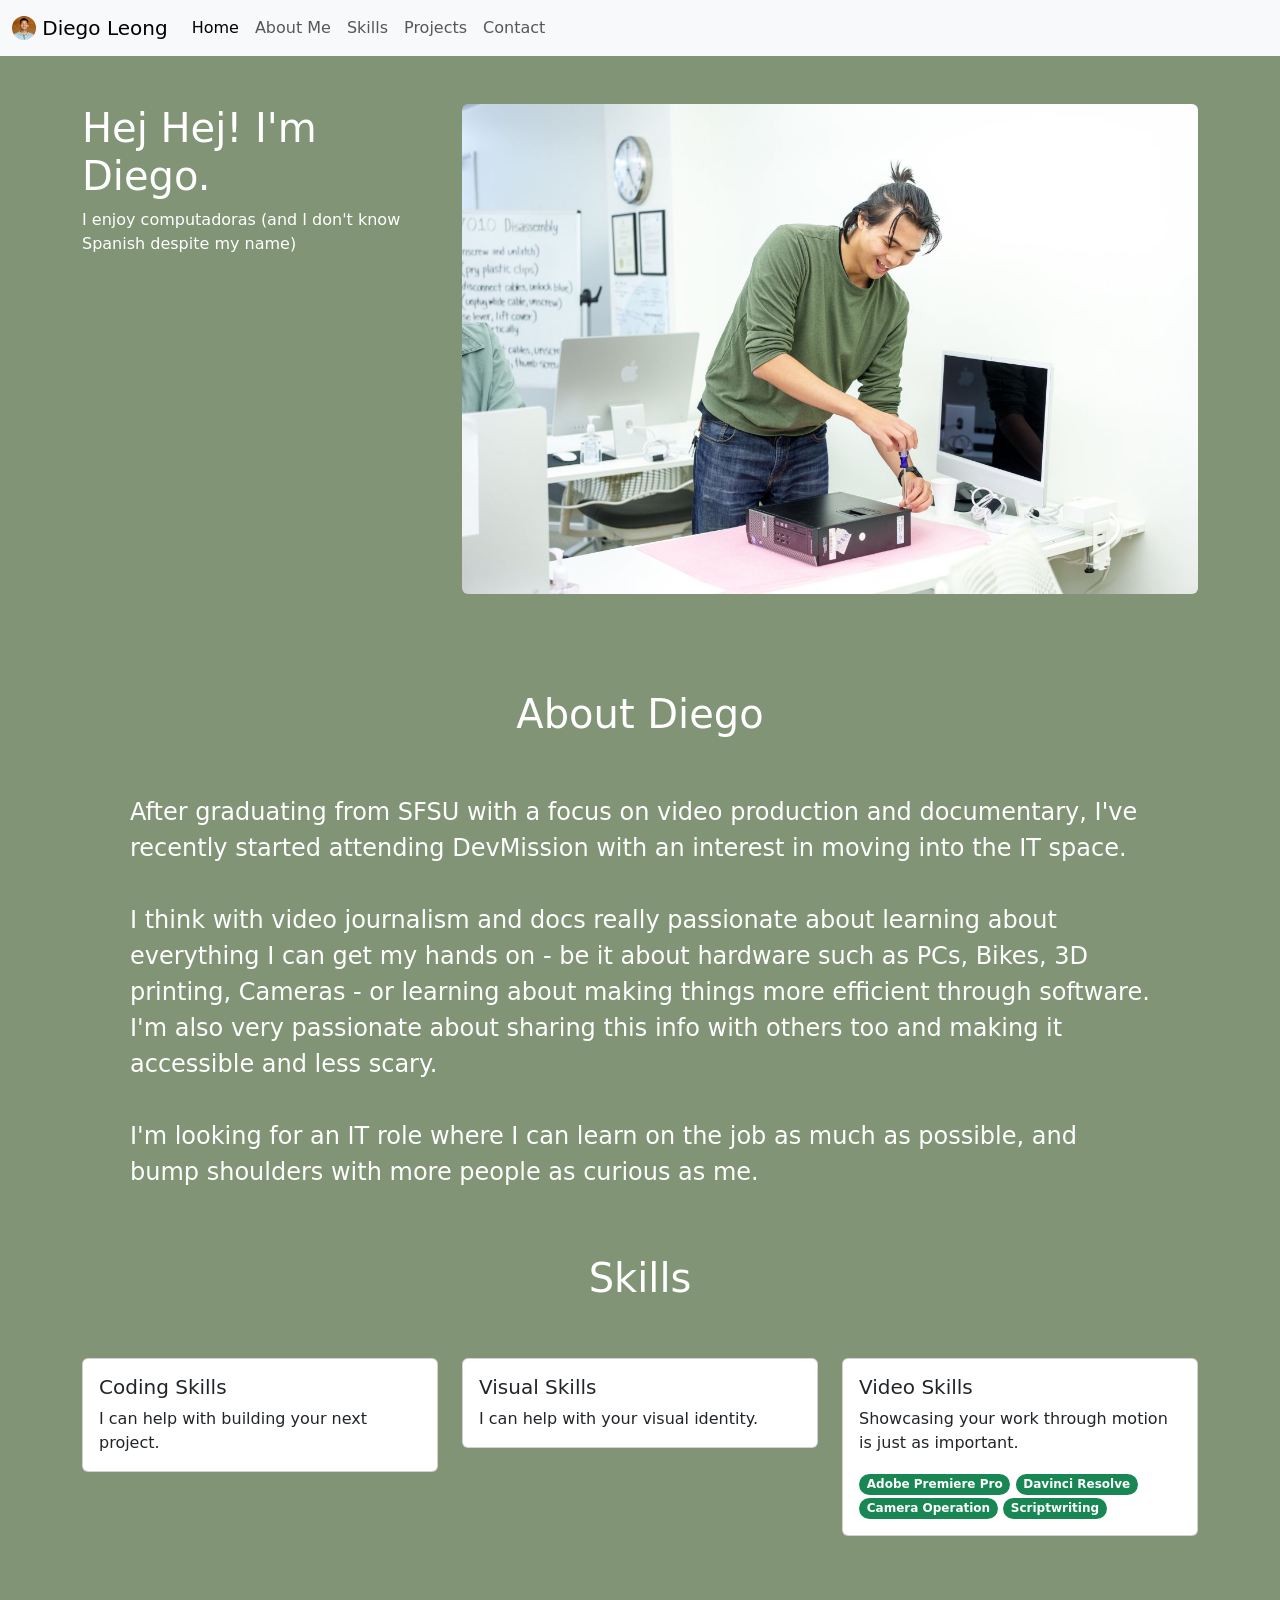
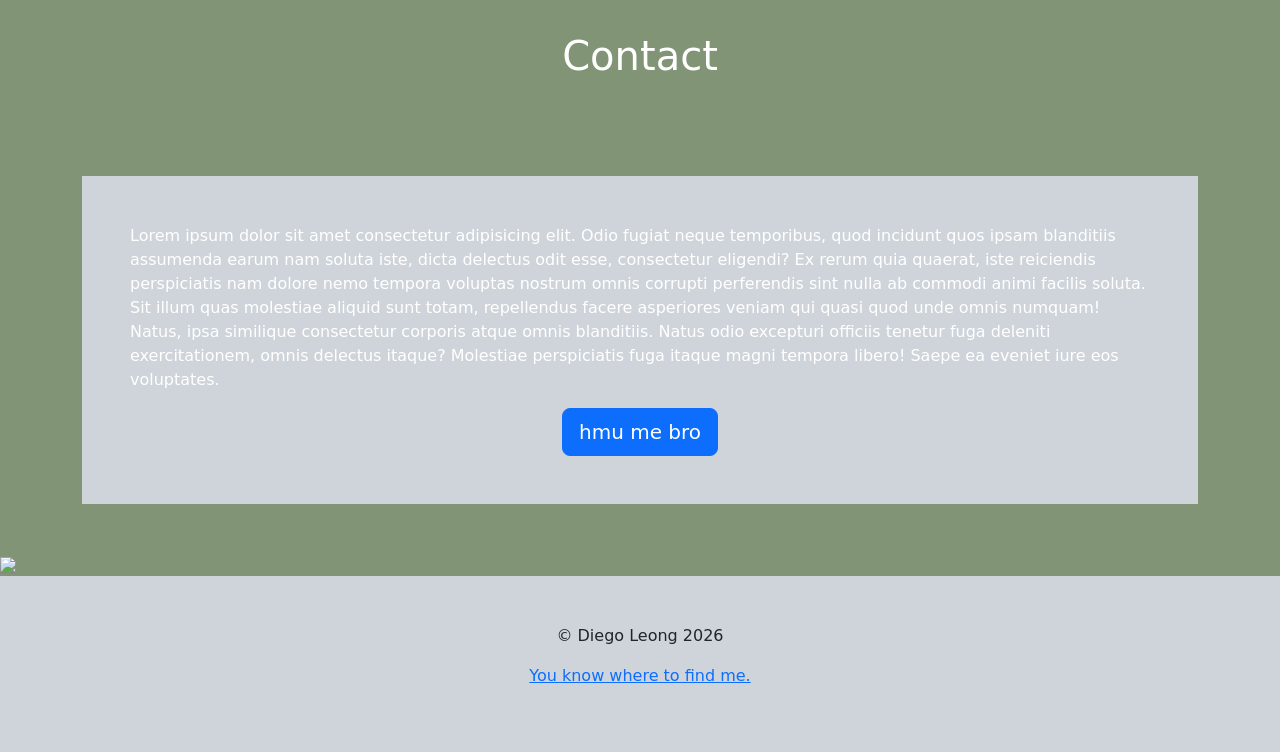
==== index.html @ 41f02410 "yer" ====
<!doctype html>
<html lang="en">
  <head>
    <meta charset="utf-8">
    <meta name="viewport" content="width=device-width, initial-scale=1">
    <title>A Practice Website</title>
    <!-- Bootstrap CSS -->
    <link href="https://cdn.jsdelivr.net/npm/bootstrap@5.3.8/dist/css/bootstrap.min.css" rel="stylesheet" integrity="sha384-sRIl4kxILFvY47J16cr9ZwB07vP4J8+LH7qKQnuqkuIAvNWLzeN8tE5YBujZqJLB" crossorigin="anonymous">
    <!-- Local CSS -->
    <link rel="stylesheet" href="style.css">

    <!-- OG Open Graph tags -->
    <meta property="og:site_name" content="Diego Leong About Me Page" />
    <meta property="og:title" content="Diego Leong - About Me" />
    <meta property="og:type" content="website" />
    <meta
      property="og:url"
      content="https://diego-leong.github.io/DM-about-me-page/"
    />
    <meta property="og:image" content="resources/boa_splash_pure_white.png" />
    <meta property="og:description" content="An about page for a very stand-up guy" />
    <!-- end of OG Open Graph tags -->

</head>
  <body>
    <!-- Navbar -->
    <nav class="navbar navbar-expand-lg bg-body-tertiary text-decoration-none">
    <div class="container-fluid">
    <a class="navbar-brand" href="#">
      <img src="/resources/images/dleongapps_pfp.png" alt="Logo" width="24" height="24" class="d-inline-block align-text-top rounded-circle">
      Diego Leong
    </a>        <!-- Click name to top -->
        <button class="navbar-toggler" type="button" data-bs-toggle="collapse" data-bs-target="#navbarNav" aria-controls="navbarNav" aria-expanded="false" aria-label="Toggle navigation">
        <span class="navbar-toggler-icon"></span>
        </button>
        <div class="collapse navbar-collapse" id="navbarNav">
        <ul class="navbar-nav">
            <!-- Navigate and scroll to sections -->
            <li class="nav-item">
            <a class="nav-link active" aria-current="page" href="#">Home</a>
            </li>
            <li class="nav-item">
            <a class="nav-link" href="#destinations">About Me</a>
            </li>
            <li class="nav-item">
            <a class="nav-link" href="#about">Skills</a>
            </li>
            <li class="nav-item">
            <a class="nav-link" href="#about">Projects</a>
            </li>            
            <li class="nav-item">
            <a class="nav-link" href="#contact">Contact</a>
            </li>
        </ul>
        </div>
    </div>
    </nav>

    <!-- Splash image -->
    <div class="container mt-5">
        <div class="row">

            <!-- Welcome message and Buttons -->
            <div class="col-12 col-md-4">
                <div> <!-- Not sure about center alignment. class="d-flex align-items-center" does not work, as both get squashed.-->
                    <h1>Hej Hej! I'm Diego.</h1>
                    <p>I enjoy computadoras (and I don't know Spanish despite my name)</p>
                </div>
            </div>

            <!-- Splash image -->
            <div class="col col-md-8">
                    <img src="/resources/images/devMission_Breakbuild_portrait.jpeg" class="w-100 rounded" alt="A nice young man wearing a green shirt in front of brown background."> <!-- Here I placed it outside of the container, and thus it no longer has the default margin -->
            
            </div>
        </div>
    </div>

    <!-- Main Container -->
    <div class="container">
        
        <!-- About section -->
        <!-- About Title -->
        <h2 id="about" class="fs-1 p-5 mt-5 text-center">About Diego</h2> 
        <!-- About Paragraph -->
        <div class="row">
            <div class="col">
                <!-- 
                I noticed that this does not break into smaller cards in a mobile viewport - the cards become very skinny at a thin viewport width. As this div uses col-6, I imagine that's a reason why they're being squashed. Need to explore the col class.

                Also, the div will shrink due to the length of the content and does not have a constant size.
                How would you keep a consistent size and allow for buffer space?
                -->
                <p id="about-text" class="ms-5 me-5">
                    After graduating from SFSU with a focus on video production and documentary, I've recently started attending DevMission with an interest in moving into the IT space.
                    <br>
                    <br>
                    I think with video journalism and docs really passionate about learning about everything I can get my hands on - be it about hardware such as PCs, Bikes, 3D printing, Cameras - or learning about making things more efficient through software. I'm also very passionate about sharing this info with others too and making it accessible and less scary. 
                    <br>
                    <br>
                    I'm looking for an IT role where I can learn on the job as much as possible, and bump shoulders with more people as curious as me.
                </p>
            </div>
        </div>
        <!-- 
         Cards/Skills header 2 
         - with a font-size class to keep the h1 size without breaking semantics!
         - with some padding and margins. -->
        <h2 id="skills" class="fs-1 p-5 text-center">Skills</h2>
        
        <!-- Cards 
        - Requires you to plan out columns
        - Class of row and column within the row
        -->
        <div class="row">            
            <!-- column class per card -->
                <!-- Card -->
                <div class="col">
                    <div class="card"> <!--Removed width styling for example. It appears to be dynamic and adjust -->
                    <div class="card-body">
                        <h5 class="card-title">Coding Skills</h5>
                        <p class="card-text">I can help with building your next project.</p>
                    </div>
                    </div>
                </div>
                <div class="col">
                    <div class="card"> <!--Removed width styling for example. It appears to be dynamic and adjust -->
                    <div class="card-body">
                        <h5 class="card-title">Visual Skills</h5>
                        <p class="card-text">I can help with your visual identity.</p>

                    </div>
                    </div>
                </div>
                <div class="col">
                    <div class="card"> <!--Removed width styling for example. It appears to be dynamic and adjust -->
                    <div class="card-body">
                        <h5 class="card-title">Video Skills</h5>
                        <p class="card-text">Showcasing your work through motion is just as important.</p>
                        <span class="badge bg-success rounded-pill">Adobe Premiere Pro</span>
                        <span class="badge bg-success rounded-pill">Davinci Resolve</span>
                        <span class="badge bg-success rounded-pill">Camera Operation</span>
                        <span class="badge bg-success rounded-pill">Scriptwriting</span>
                        <span class="badge bg-success rounded-pill"></span>
                        <span class="badge bg-success rounded-pill"></span> <!-- add more here -->
                    </div>
                    </div>
                </div>            
            </div>
        <!-- End of Cards -->

        

        <!-- Contact Us 
         - Same heading style as the About section
        -->
        <h2 id="contact" class="fs-1 p-5 mt-5 mb-5 text-center">Contact</h2>
        
        <div class="w-100 bg-dark-subtle p-5 mb-5"> <!-- Reuses paragraph from the beginning in order to establish same look and feel -->
            <p>
                Lorem ipsum dolor sit amet consectetur adipisicing elit. Odio fugiat neque temporibus, quod incidunt quos ipsam blanditiis assumenda earum nam soluta iste, dicta delectus odit esse, consectetur eligendi? Ex rerum quia quaerat, iste reiciendis perspiciatis nam dolore nemo tempora voluptas nostrum omnis corrupti perferendis sint nulla ab commodi animi facilis soluta. Sit illum quas molestiae aliquid sunt totam, repellendus facere asperiores veniam qui quasi quod unde omnis numquam! Natus, ipsa similique consectetur corporis atque omnis blanditiis. Natus odio excepturi officiis tenetur fuga deleniti exercitationem, omnis delectus itaque? Molestiae perspiciatis fuga itaque magni tempora libero! Saepe ea eveniet iure eos voluptates.
            </p>
            <div class="text-center">
            <button type="button" class="btn btn-primary btn-lg"><a href="mailto:abc@def.com" class="text-white text-decoration-none">hmu me bro</a></button> <!-- added link inside button text and removed link styling -->
            </div>
        </div>


    </div> <!-- End of Container -->

    <!-- Experimental image outside of container -->
    <img src="/resources/images/leong_diego_blur.jpg" class="w-100"> <!-- Here I placed it outside of the container, and thus it no longer has the default margin -->
    
    <!-- Footer -->
    <footer class="bg-dark-subtle p-5 text-center">
        <p>&copy; Diego Leong 2026</p>
        <p><a href="mailto:abc@def.com">You know where to find me.</a></p>
    </footer>

    
    <script src="https://cdn.jsdelivr.net/npm/bootstrap@5.3.8/dist/js/bootstrap.bundle.min.js" integrity="sha384-FKyoEForCGlyvwx9Hj09JcYn3nv7wiPVlz7YYwJrWVcXK/BmnVDxM+D2scQbITxI" crossorigin="anonymous"></script>
  </body>
</html>
---- style.css ----
body {
    background-color: #819476;
}

.container {
    color:white;
}

#about-text {
    font-size: 1.5em;
}
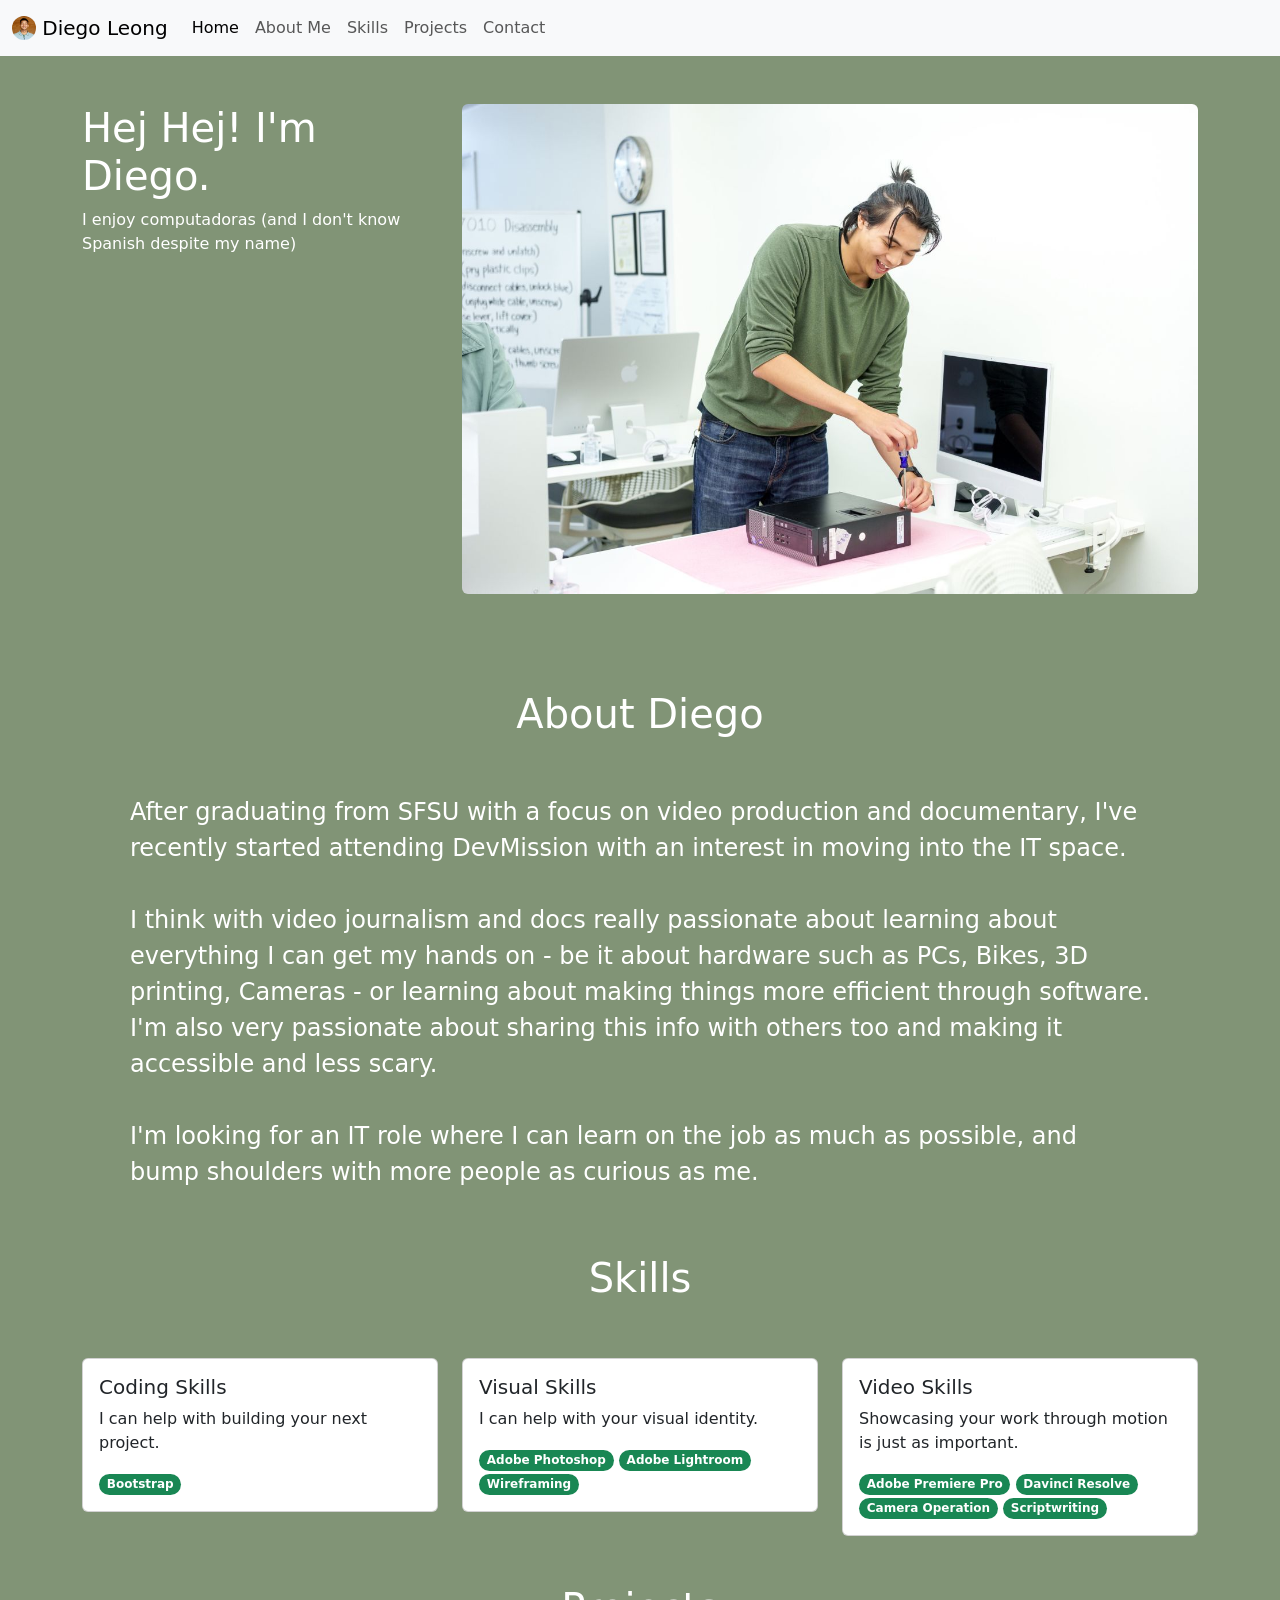
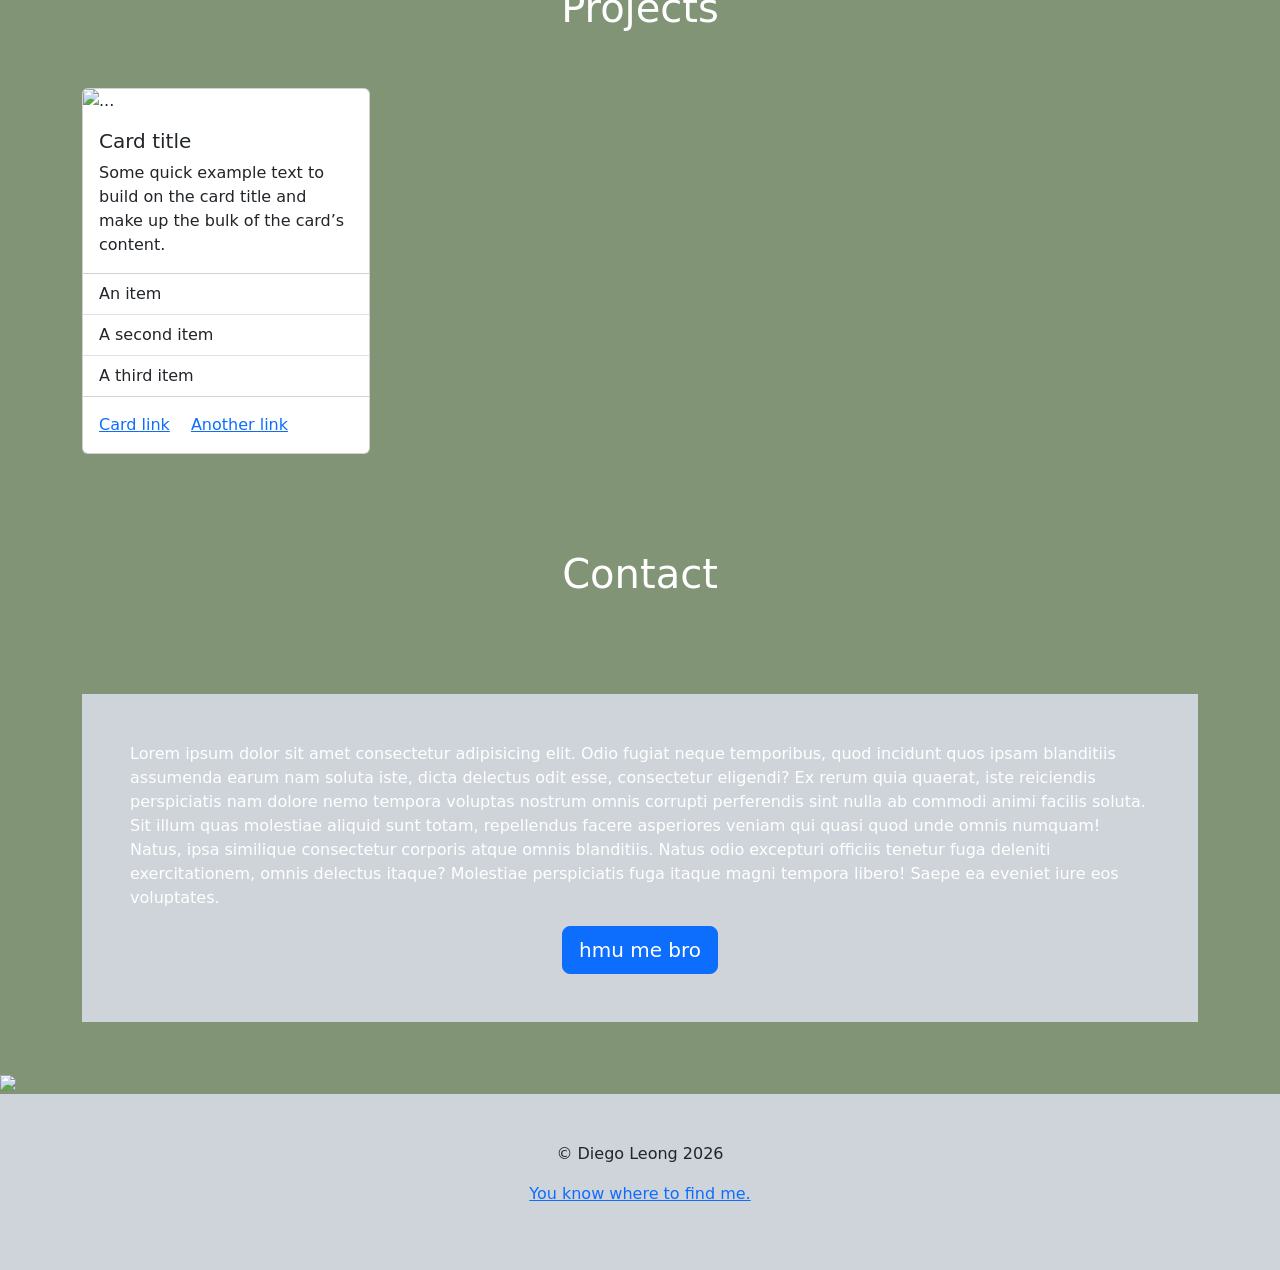
==== commit 0b3c6b0f: "yeeer" ====
--- a/index.html
+++ b/index.html
@@ -1,9 +1,13 @@
 <!doctype html>
 <html lang="en">
   <head>
+    <!-- Meta tags -->
     <meta charset="utf-8">
     <meta name="viewport" content="width=device-width, initial-scale=1">
-    <title>A Practice Website</title>
+    <!-- Title and icon -->
+    <title>Diego Leong</title>
+<link rel="icon" type="image/png" href="/resources/images/dleongapps_pfp.png">
+
     <!-- Bootstrap CSS -->
     <link href="https://cdn.jsdelivr.net/npm/bootstrap@5.3.8/dist/css/bootstrap.min.css" rel="stylesheet" integrity="sha384-sRIl4kxILFvY47J16cr9ZwB07vP4J8+LH7qKQnuqkuIAvNWLzeN8tE5YBujZqJLB" crossorigin="anonymous">
     <!-- Local CSS -->
@@ -20,6 +24,9 @@
     <meta property="og:image" content="resources/boa_splash_pure_white.png" />
     <meta property="og:description" content="An about page for a very stand-up guy" />
     <!-- end of OG Open Graph tags -->
+    
+    <!-- Google Fonts -->
+    
 
 </head>
   <body>
@@ -115,28 +122,35 @@
         <div class="row">            
             <!-- column class per card -->
                 <!-- Card -->
-                <div class="col">
+                <div class="col-md-4">
                     <div class="card"> <!--Removed width styling for example. It appears to be dynamic and adjust -->
                     <div class="card-body">
                         <h5 class="card-title">Coding Skills</h5>
                         <p class="card-text">I can help with building your next project.</p>
+                        <span class="badge bg-success rounded-pill">Bootstrap</span>
+
+
                     </div>
                     </div>
                 </div>
-                <div class="col">
+                <div class="col-md-4">
                     <div class="card"> <!--Removed width styling for example. It appears to be dynamic and adjust -->
                     <div class="card-body">
                         <h5 class="card-title">Visual Skills</h5>
                         <p class="card-text">I can help with your visual identity.</p>
+                        <span class="badge bg-success rounded-pill">Adobe Photoshop</span>
+                        <span class="badge bg-success rounded-pill">Adobe Lightroom</span>
+                        <span class="badge bg-success rounded-pill">Wireframing</span>
 
                     </div>
                     </div>
                 </div>
-                <div class="col">
+                <div class="col-md-4">
                     <div class="card"> <!--Removed width styling for example. It appears to be dynamic and adjust -->
                     <div class="card-body">
                         <h5 class="card-title">Video Skills</h5>
                         <p class="card-text">Showcasing your work through motion is just as important.</p>
+
                         <span class="badge bg-success rounded-pill">Adobe Premiere Pro</span>
                         <span class="badge bg-success rounded-pill">Davinci Resolve</span>
                         <span class="badge bg-success rounded-pill">Camera Operation</span>
@@ -149,6 +163,25 @@
             </div>
         <!-- End of Cards -->
 
+        <!-- Projects -->
+        <h2 id="skills" class="fs-1 p-5 text-center">Projects</h2>
+        
+            <div class="card" style="width: 18rem;">
+            <img src="..." class="card-img-top" alt="...">
+            <div class="card-body">
+                <h5 class="card-title">Card title</h5>
+                <p class="card-text">Some quick example text to build on the card title and make up the bulk of the card’s content.</p>
+            </div>
+            <ul class="list-group list-group-flush">
+                <li class="list-group-item">An item</li>
+                <li class="list-group-item">A second item</li>
+                <li class="list-group-item">A third item</li>
+            </ul>
+            <div class="card-body">
+                <a href="#" class="card-link">Card link</a>
+                <a href="#" class="card-link">Another link</a>
+            </div>
+            </div>
         
 
         <!-- Contact Us 
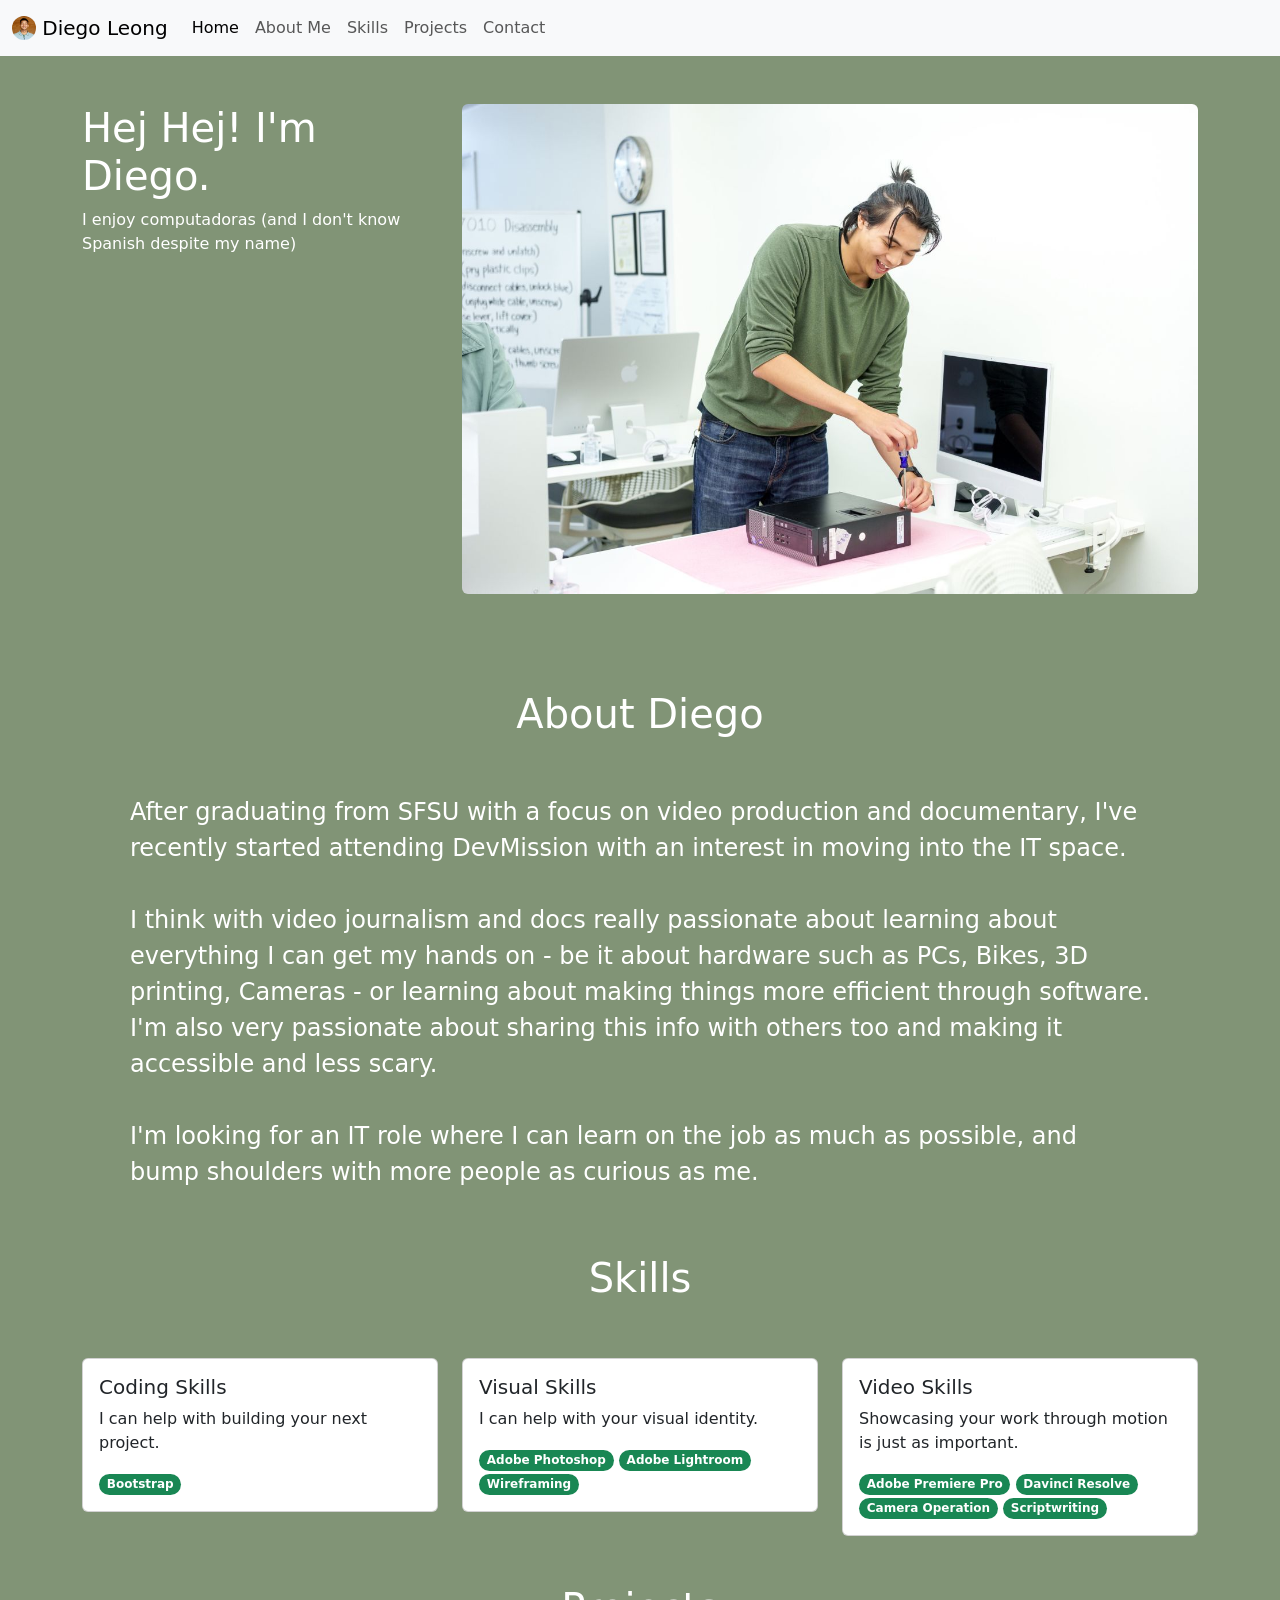
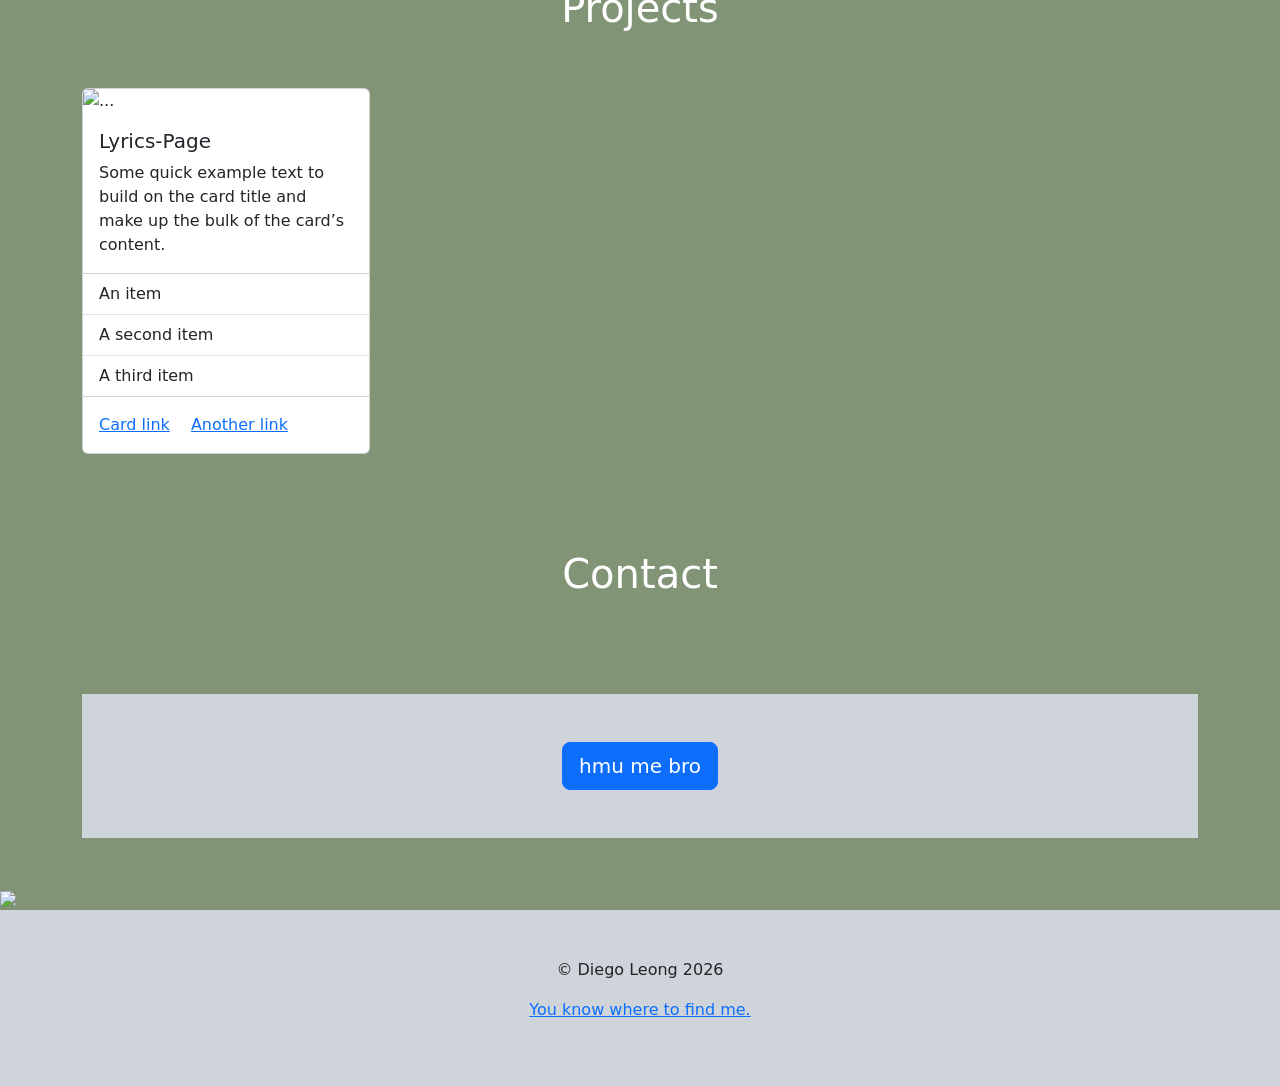
==== commit 9e6a7445: "card" ====
--- a/index.html
+++ b/index.html
@@ -165,34 +165,31 @@
 
         <!-- Projects -->
         <h2 id="skills" class="fs-1 p-5 text-center">Projects</h2>
-        
-            <div class="card" style="width: 18rem;">
-            <img src="..." class="card-img-top" alt="...">
-            <div class="card-body">
-                <h5 class="card-title">Card title</h5>
-                <p class="card-text">Some quick example text to build on the card title and make up the bulk of the card’s content.</p>
-            </div>
-            <ul class="list-group list-group-flush">
-                <li class="list-group-item">An item</li>
-                <li class="list-group-item">A second item</li>
-                <li class="list-group-item">A third item</li>
-            </ul>
-            <div class="card-body">
-                <a href="#" class="card-link">Card link</a>
-                <a href="#" class="card-link">Another link</a>
-            </div>
-            </div>
-        
-
-        <!-- Contact Us 
+        <!-- Project card 1 -->
+        <div class="card" style="width: 18rem;">
+        <img src="..." class="card-img-top" alt="...">
+        <div class="card-body">
+            <h5 class="card-title">Lyrics-Page</h5>
+            <p class="card-text">Some quick example text to build on the card title and make up the bulk of the card’s content.</p>
+        </div>
+        <ul class="list-group list-group-flush">
+            <li class="list-group-item">An item</li>
+            <li class="list-group-item">A second item</li>
+            <li class="list-group-item">A third item</li>
+        </ul>
+        <div class="card-body">
+            <a href="#" class="card-link">Card link</a>
+            <a href="#" class="card-link">Another link</a>
+        </div>
+        </div>
+        
+
+        <!-- Contact 
          - Same heading style as the About section
         -->
         <h2 id="contact" class="fs-1 p-5 mt-5 mb-5 text-center">Contact</h2>
         
         <div class="w-100 bg-dark-subtle p-5 mb-5"> <!-- Reuses paragraph from the beginning in order to establish same look and feel -->
-            <p>
-                Lorem ipsum dolor sit amet consectetur adipisicing elit. Odio fugiat neque temporibus, quod incidunt quos ipsam blanditiis assumenda earum nam soluta iste, dicta delectus odit esse, consectetur eligendi? Ex rerum quia quaerat, iste reiciendis perspiciatis nam dolore nemo tempora voluptas nostrum omnis corrupti perferendis sint nulla ab commodi animi facilis soluta. Sit illum quas molestiae aliquid sunt totam, repellendus facere asperiores veniam qui quasi quod unde omnis numquam! Natus, ipsa similique consectetur corporis atque omnis blanditiis. Natus odio excepturi officiis tenetur fuga deleniti exercitationem, omnis delectus itaque? Molestiae perspiciatis fuga itaque magni tempora libero! Saepe ea eveniet iure eos voluptates.
-            </p>
             <div class="text-center">
             <button type="button" class="btn btn-primary btn-lg"><a href="mailto:abc@def.com" class="text-white text-decoration-none">hmu me bro</a></button> <!-- added link inside button text and removed link styling -->
             </div>
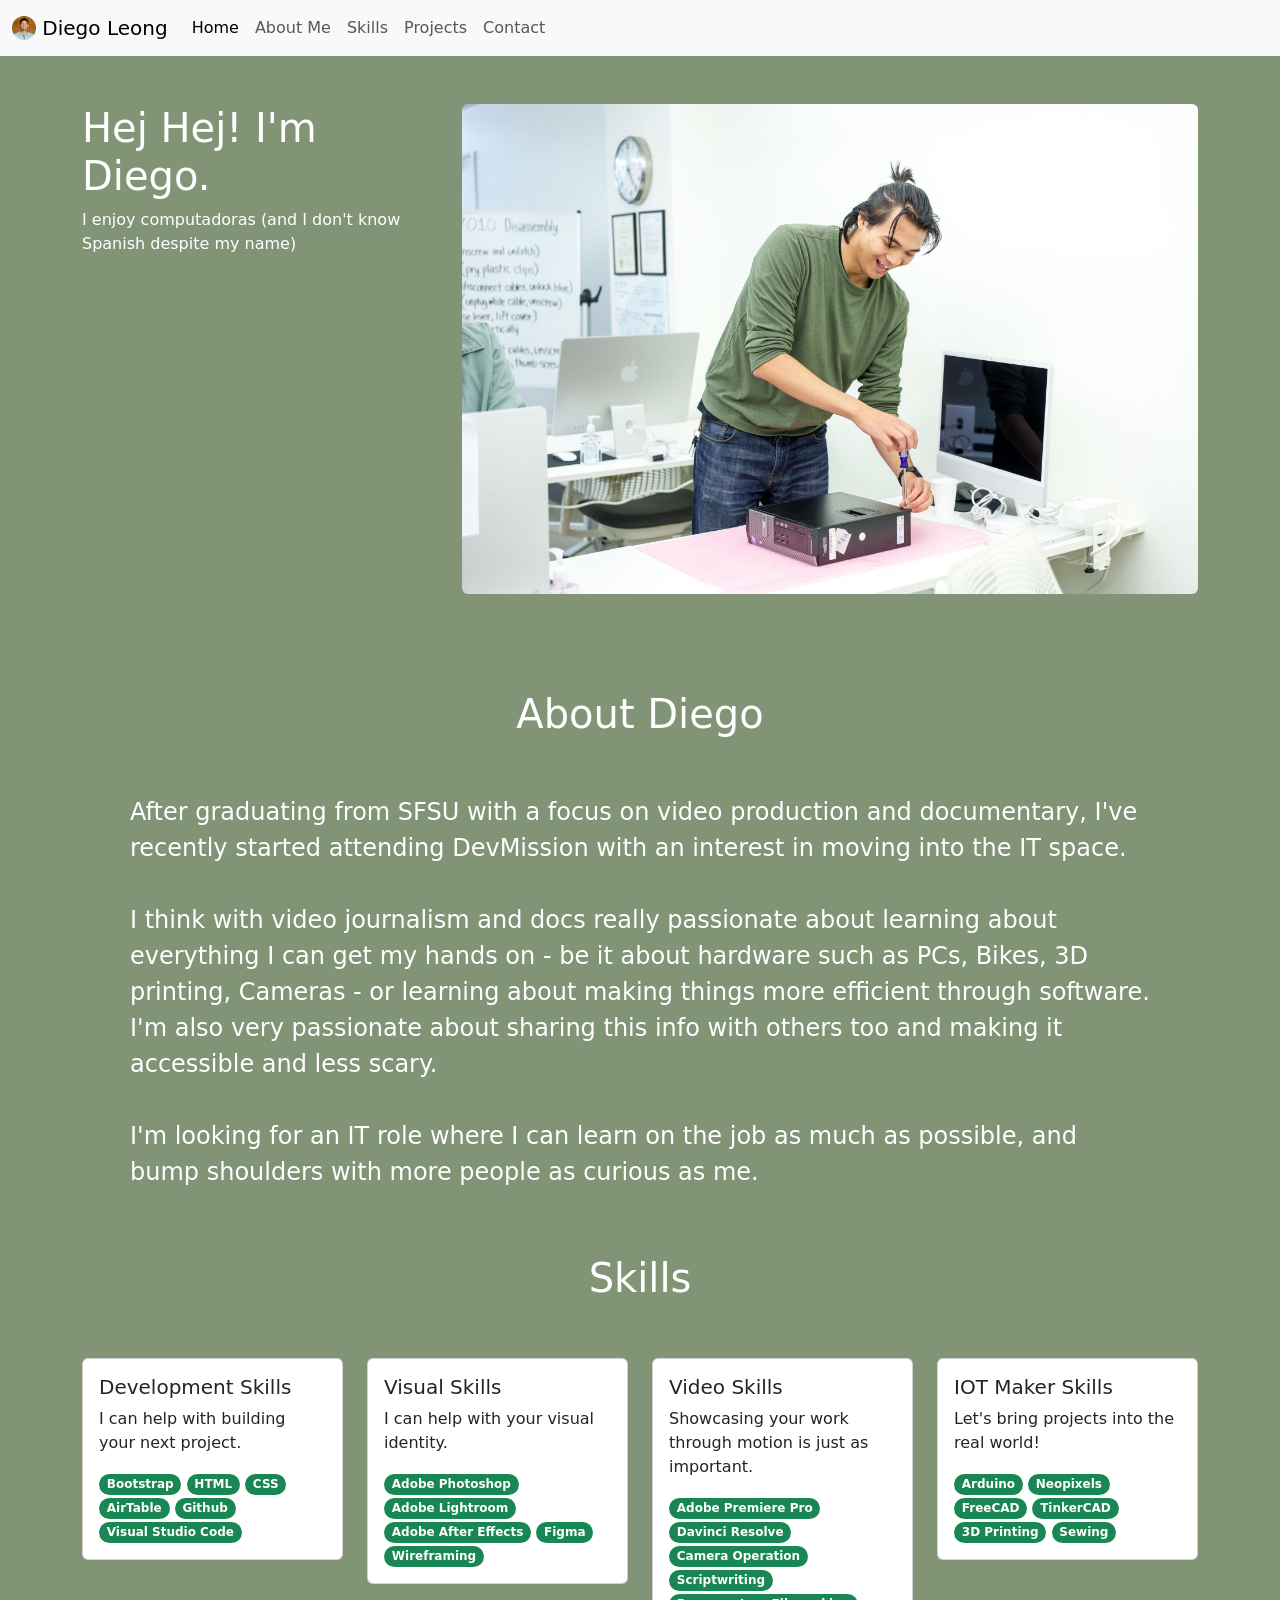
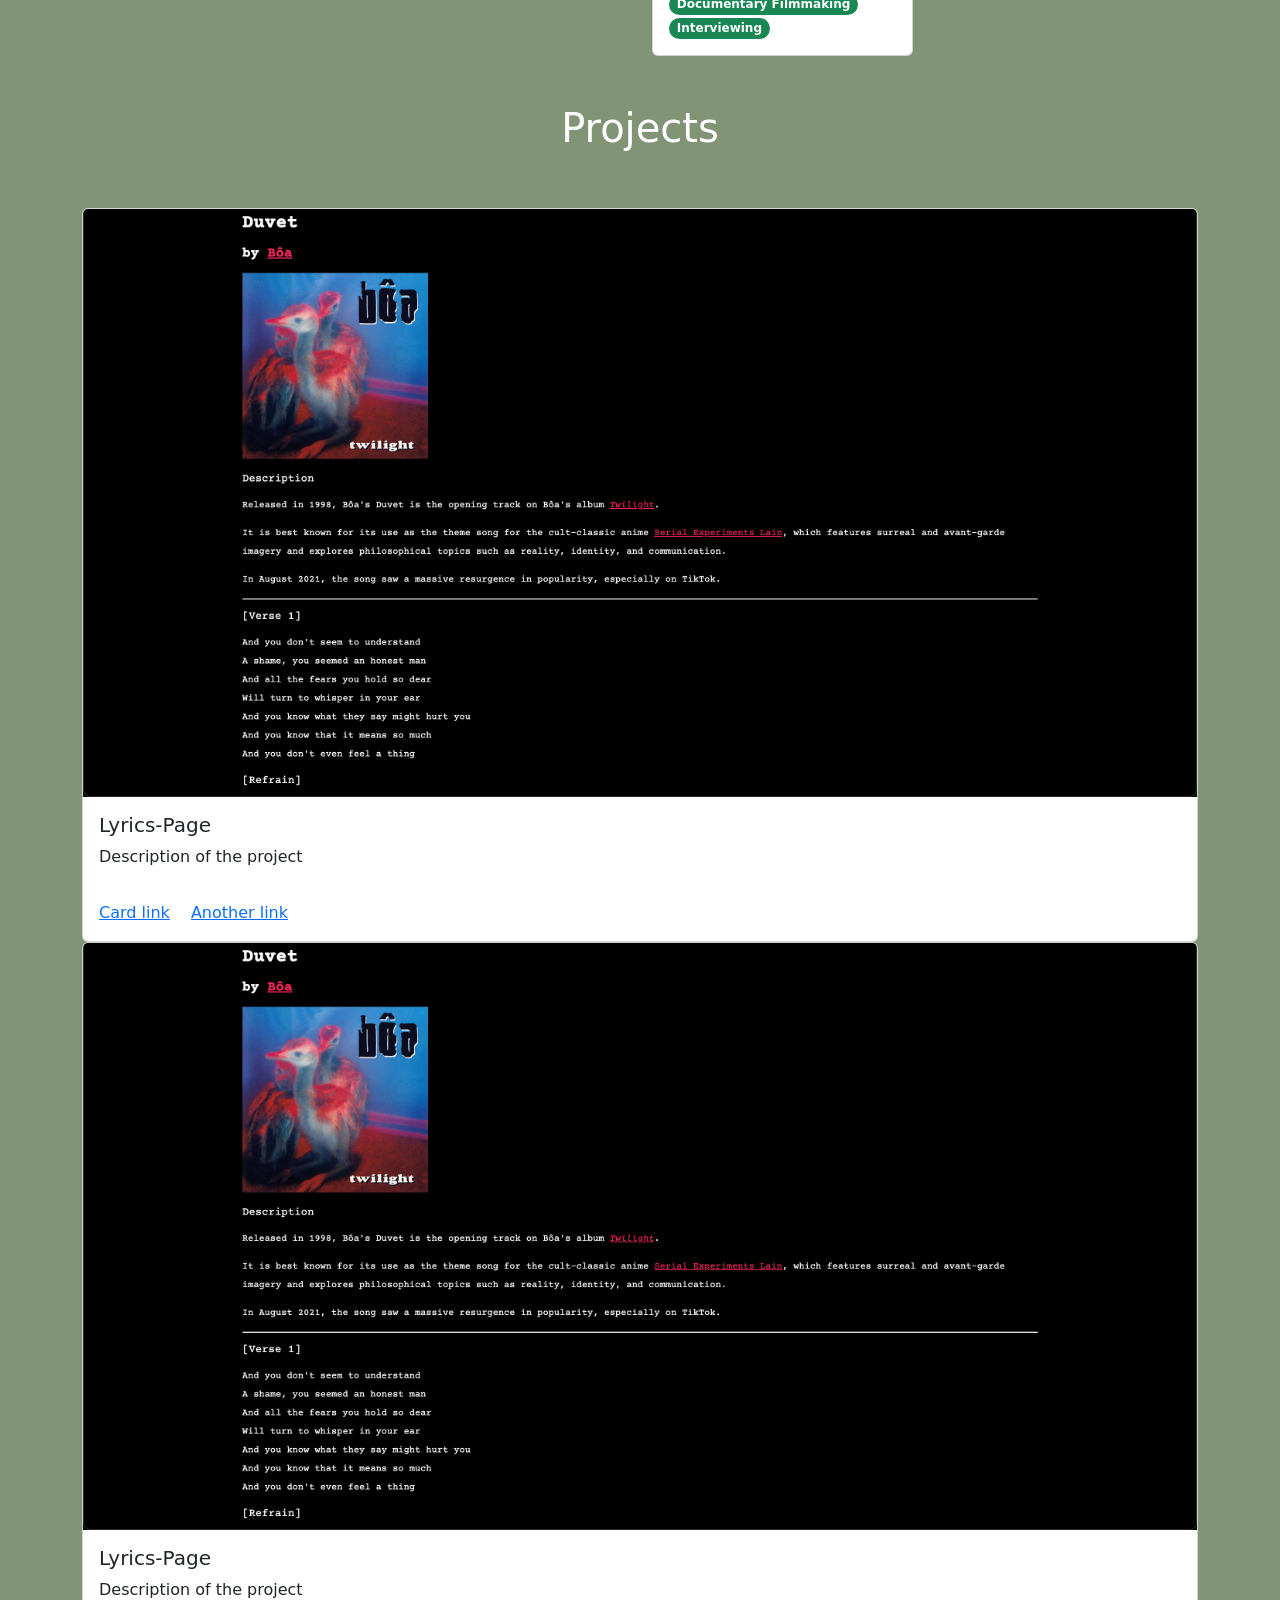
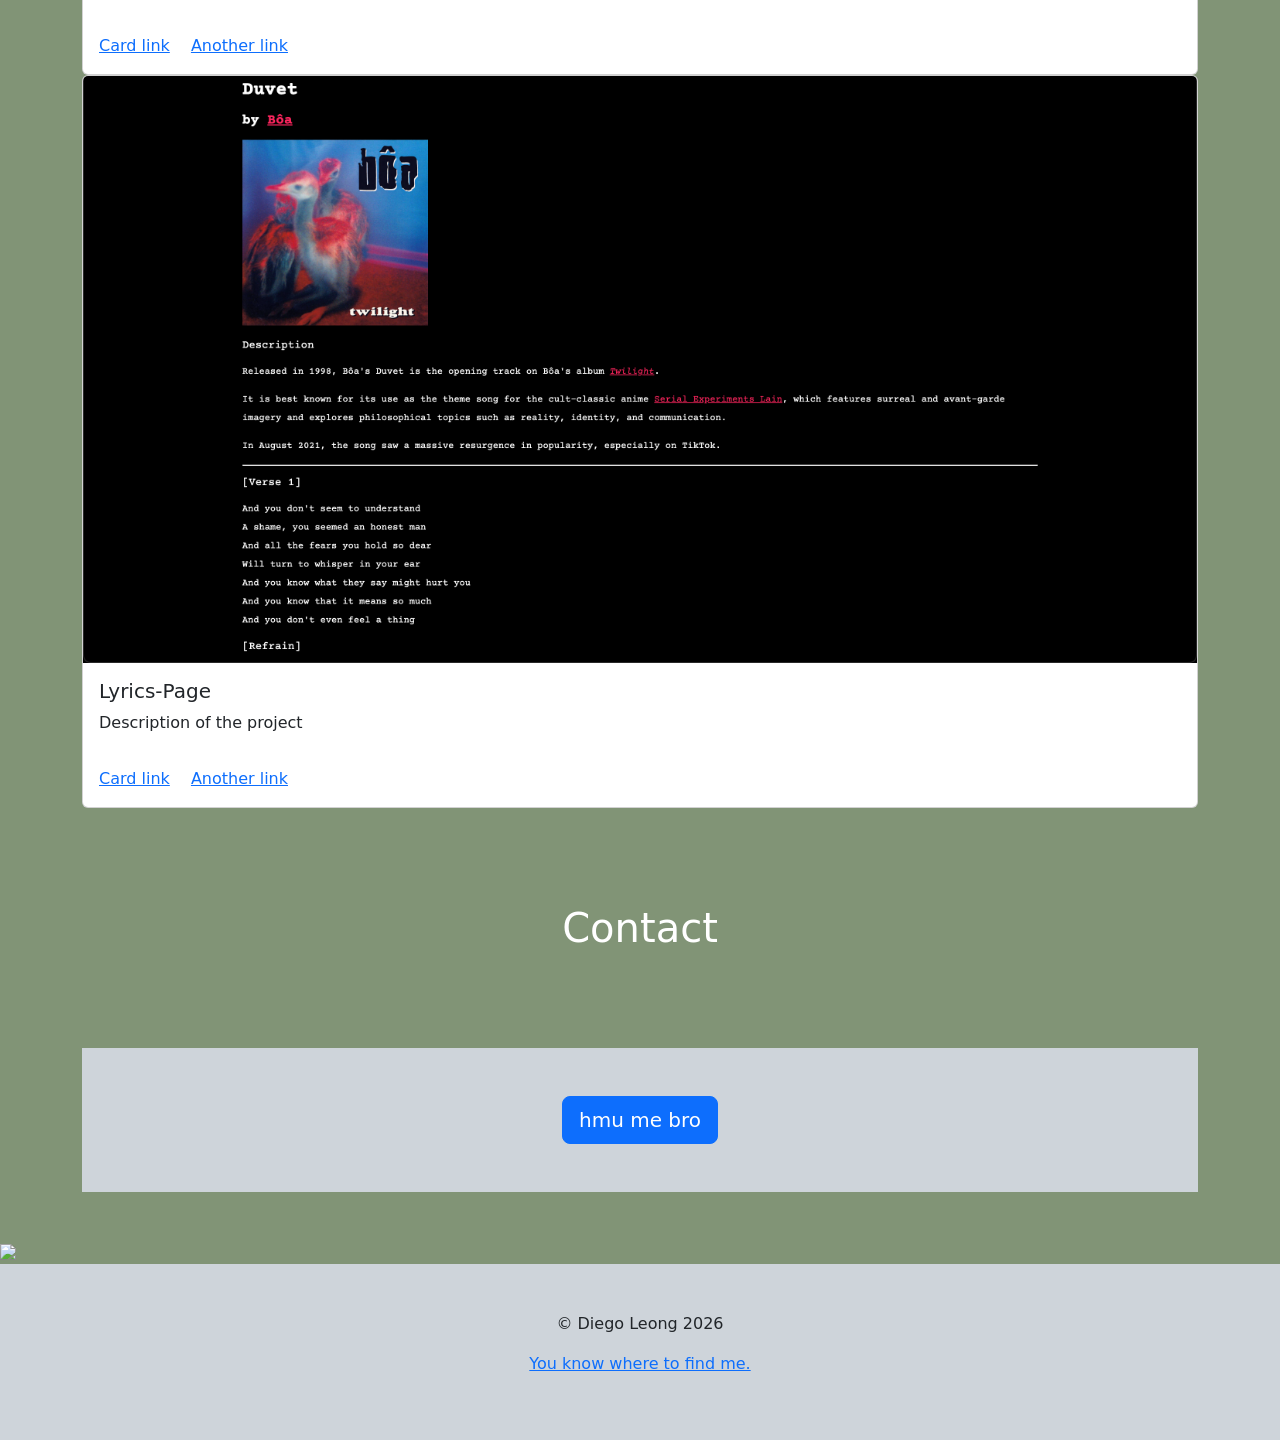
==== commit c2ede1a2: "ye" ====
--- a/index.html
+++ b/index.html
@@ -122,30 +122,35 @@
         <div class="row">            
             <!-- column class per card -->
                 <!-- Card -->
-                <div class="col-md-4">
-                    <div class="card"> <!--Removed width styling for example. It appears to be dynamic and adjust -->
-                    <div class="card-body">
-                        <h5 class="card-title">Coding Skills</h5>
+                <div class="col-lg-3">
+                    <div class="card"> <!--Removed width styling for example. It appears to be dynamic and adjust -->
+                    <div class="card-body">
+                        <h5 class="card-title">Development Skills</h5>
                         <p class="card-text">I can help with building your next project.</p>
                         <span class="badge bg-success rounded-pill">Bootstrap</span>
-
-
-                    </div>
-                    </div>
-                </div>
-                <div class="col-md-4">
+                        <span class="badge bg-success rounded-pill">HTML</span>
+                        <span class="badge bg-success rounded-pill">CSS</span>
+                        <span class="badge bg-success rounded-pill">AirTable</span>
+                        <span class="badge bg-success rounded-pill">Github</span>
+                        <span class="badge bg-success rounded-pill">Visual Studio Code</span>
+
+                    </div>
+                    </div>
+                </div>
+                <div class="col-lg-3">
                     <div class="card"> <!--Removed width styling for example. It appears to be dynamic and adjust -->
                     <div class="card-body">
                         <h5 class="card-title">Visual Skills</h5>
                         <p class="card-text">I can help with your visual identity.</p>
                         <span class="badge bg-success rounded-pill">Adobe Photoshop</span>
                         <span class="badge bg-success rounded-pill">Adobe Lightroom</span>
+                        <span class="badge bg-success rounded-pill">Adobe After Effects</span>
+                        <span class="badge bg-success rounded-pill">Figma</span>
                         <span class="badge bg-success rounded-pill">Wireframing</span>
-
-                    </div>
-                    </div>
-                </div>
-                <div class="col-md-4">
+                    </div>
+                    </div>
+                </div>
+                <div class="col-lg-3">
                     <div class="card"> <!--Removed width styling for example. It appears to be dynamic and adjust -->
                     <div class="card-body">
                         <h5 class="card-title">Video Skills</h5>
@@ -155,33 +160,73 @@
                         <span class="badge bg-success rounded-pill">Davinci Resolve</span>
                         <span class="badge bg-success rounded-pill">Camera Operation</span>
                         <span class="badge bg-success rounded-pill">Scriptwriting</span>
-                        <span class="badge bg-success rounded-pill"></span>
-                        <span class="badge bg-success rounded-pill"></span> <!-- add more here -->
-                    </div>
-                    </div>
-                </div>            
+                        <span class="badge bg-success rounded-pill">Documentary Filmmaking</span>
+                        <span class="badge bg-success rounded-pill">Interviewing</span> <!-- add more here -->
+                    </div>
+                    </div>
+                </div>
+                <div class="col-lg-3">
+                    <div class="card"> <!--Removed width styling for example. It appears to be dynamic and adjust -->
+                    <div class="card-body">
+                        <h5 class="card-title">IOT Maker Skills</h5>
+                        <p class="card-text">Let's bring projects into the real world!</p>
+                        <span class="badge bg-success rounded-pill">Arduino</span>
+                        <span class="badge bg-success rounded-pill">Neopixels</span>
+                        <span class="badge bg-success rounded-pill">FreeCAD</span>
+                        <span class="badge bg-success rounded-pill">TinkerCAD</span>
+                        <span class="badge bg-success rounded-pill">3D Printing</span>
+                        <span class="badge bg-success rounded-pill">Sewing</span>
+                    </div>
+                    </div>
+                </div>      
             </div>
         <!-- End of Cards -->
 
         <!-- Projects -->
         <h2 id="skills" class="fs-1 p-5 text-center">Projects</h2>
-        <!-- Project card 1 -->
-        <div class="card" style="width: 18rem;">
-        <img src="..." class="card-img-top" alt="...">
-        <div class="card-body">
-            <h5 class="card-title">Lyrics-Page</h5>
-            <p class="card-text">Some quick example text to build on the card title and make up the bulk of the card’s content.</p>
-        </div>
-        <ul class="list-group list-group-flush">
-            <li class="list-group-item">An item</li>
-            <li class="list-group-item">A second item</li>
-            <li class="list-group-item">A third item</li>
-        </ul>
-        <div class="card-body">
-            <a href="#" class="card-link">Card link</a>
-            <a href="#" class="card-link">Another link</a>
-        </div>
-        </div>
+            <!-- Project card 1 -->
+            <div class="card">
+            <img src="resources/images/lyrics-page-thumbnail.png" class="card-img-top" alt="Screenshot of lyrics page">
+            <div class="card-body ">
+                <h5 class="card-title">Lyrics-Page</h5>
+                <p class="card-text">
+                    Description of the project
+                </p>
+            </div>
+            <div class="card-body">
+                <a href="#" class="card-link">Card link</a>
+                <a href="#" class="card-link">Another link</a>
+            </div>
+            </div>
+            <!-- Project card 2 -->
+            <div class="card">
+            <img src="resources/images/lyrics-page-thumbnail.png" class="card-img-top" alt="Screenshot of lyrics page">
+            <div class="card-body ">
+                <h5 class="card-title">Lyrics-Page</h5>
+                <p class="card-text">
+                    Description of the project
+                </p>
+            </div>
+            <div class="card-body">
+                <a href="#" class="card-link">Card link</a>
+                <a href="#" class="card-link">Another link</a>
+            </div>
+            </div>
+            <!-- Project card 2 -->
+            <div class="card">
+            <img src="resources/images/lyrics-page-thumbnail.png" class="card-img-top" alt="Screenshot of lyrics page">
+            <div class="card-body ">
+                <h5 class="card-title">Lyrics-Page</h5>
+                <p class="card-text">
+                    Description of the project
+                </p>
+            </div>
+            <div class="card-body">
+                <a href="#" class="card-link">Card link</a>
+                <a href="#" class="card-link">Another link</a>
+            </div>
+            </div>
+            
         
 
         <!-- Contact 
@@ -198,7 +243,7 @@
 
     </div> <!-- End of Container -->
 
-    <!-- Experimental image outside of container -->
+    <!-- splash image outside of container -->
     <img src="/resources/images/leong_diego_blur.jpg" class="w-100"> <!-- Here I placed it outside of the container, and thus it no longer has the default margin -->
     
     <!-- Footer -->
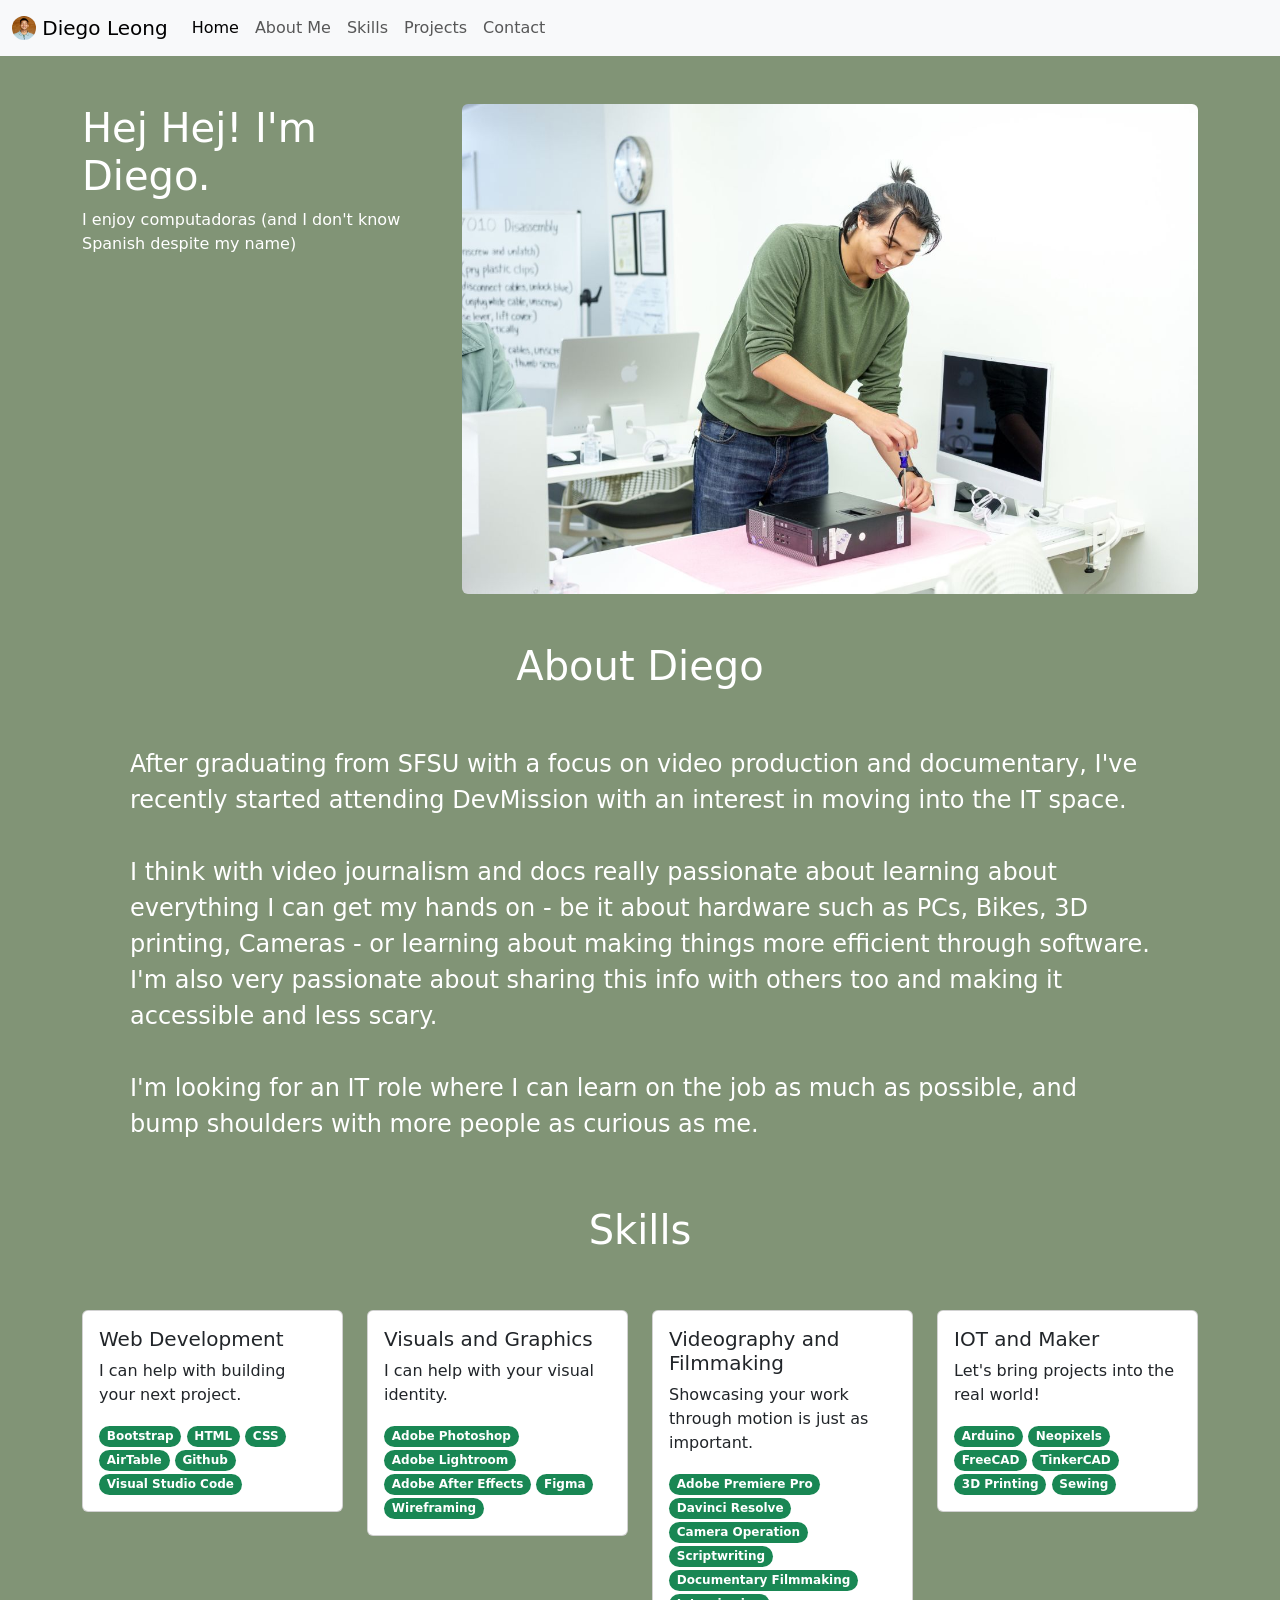
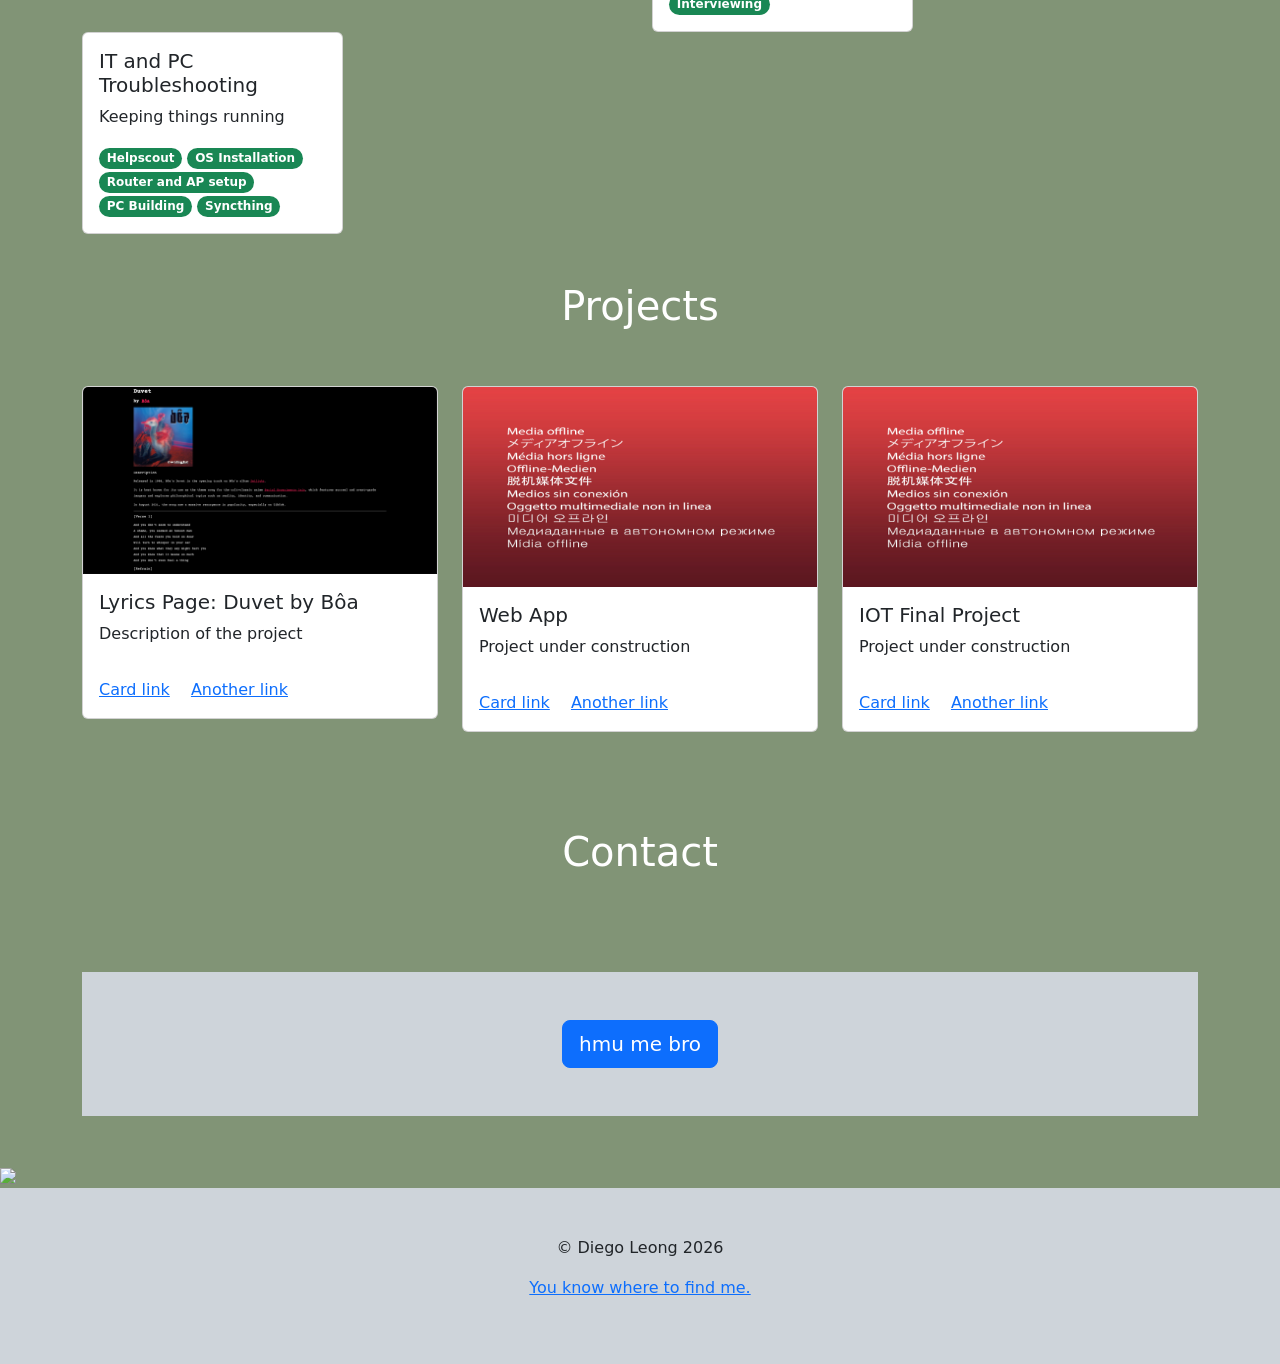
==== commit faf50754: "yeeer" ====
--- a/index.html
+++ b/index.html
@@ -88,7 +88,7 @@
         
         <!-- About section -->
         <!-- About Title -->
-        <h2 id="about" class="fs-1 p-5 mt-5 text-center">About Diego</h2> 
+        <h2 id="about" class="fs-1 p-5 text-center">About Diego</h2> 
         <!-- About Paragraph -->
         <div class="row">
             <div class="col">
@@ -122,10 +122,10 @@
         <div class="row">            
             <!-- column class per card -->
                 <!-- Card -->
-                <div class="col-lg-3">
-                    <div class="card"> <!--Removed width styling for example. It appears to be dynamic and adjust -->
-                    <div class="card-body">
-                        <h5 class="card-title">Development Skills</h5>
+                <div class="col-lg-3 col-md-6">
+                    <div class="card"> <!--Removed width styling for example. It appears to be dynamic and adjust -->
+                    <div class="card-body">
+                        <h5 class="card-title">Web Development</h5>
                         <p class="card-text">I can help with building your next project.</p>
                         <span class="badge bg-success rounded-pill">Bootstrap</span>
                         <span class="badge bg-success rounded-pill">HTML</span>
@@ -137,10 +137,11 @@
                     </div>
                     </div>
                 </div>
-                <div class="col-lg-3">
-                    <div class="card"> <!--Removed width styling for example. It appears to be dynamic and adjust -->
-                    <div class="card-body">
-                        <h5 class="card-title">Visual Skills</h5>
+                <!-- Card -->                
+                <div class="col-lg-3 col-md-6">
+                    <div class="card"> <!--Removed width styling for example. It appears to be dynamic and adjust -->
+                    <div class="card-body">
+                        <h5 class="card-title">Visuals and Graphics</h5>
                         <p class="card-text">I can help with your visual identity.</p>
                         <span class="badge bg-success rounded-pill">Adobe Photoshop</span>
                         <span class="badge bg-success rounded-pill">Adobe Lightroom</span>
@@ -150,10 +151,11 @@
                     </div>
                     </div>
                 </div>
-                <div class="col-lg-3">
-                    <div class="card"> <!--Removed width styling for example. It appears to be dynamic and adjust -->
-                    <div class="card-body">
-                        <h5 class="card-title">Video Skills</h5>
+                <!-- Card -->
+                <div class="col-lg-3 col-md-6">
+                    <div class="card"> <!--Removed width styling for example. It appears to be dynamic and adjust -->
+                    <div class="card-body">
+                        <h5 class="card-title">Videography and Filmmaking</h5>
                         <p class="card-text">Showcasing your work through motion is just as important.</p>
 
                         <span class="badge bg-success rounded-pill">Adobe Premiere Pro</span>
@@ -165,10 +167,11 @@
                     </div>
                     </div>
                 </div>
-                <div class="col-lg-3">
-                    <div class="card"> <!--Removed width styling for example. It appears to be dynamic and adjust -->
-                    <div class="card-body">
-                        <h5 class="card-title">IOT Maker Skills</h5>
+                <!-- Card -->                
+                <div class="col-lg-3 col-md-6">
+                    <div class="card"> <!--Removed width styling for example. It appears to be dynamic and adjust -->
+                    <div class="card-body">
+                        <h5 class="card-title">IOT and Maker</h5>
                         <p class="card-text">Let's bring projects into the real world!</p>
                         <span class="badge bg-success rounded-pill">Arduino</span>
                         <span class="badge bg-success rounded-pill">Neopixels</span>
@@ -178,54 +181,82 @@
                         <span class="badge bg-success rounded-pill">Sewing</span>
                     </div>
                     </div>
-                </div>      
+                </div>
+                <!-- Card -->
+                <div class="col-lg-3 col-md-6">
+                    <div class="card"> <!--Removed width styling for example. It appears to be dynamic and adjust -->
+                    <div class="card-body">
+                        <h5 class="card-title">IT and PC Troubleshooting</h5>
+                        <p class="card-text">Keeping things running</p>
+                        <span class="badge bg-success rounded-pill">Helpscout</span>
+                        <span class="badge bg-success rounded-pill">OS Installation</span>
+                        <span class="badge bg-success rounded-pill">Router and AP setup</span>
+                        <span class="badge bg-success rounded-pill">PC Building</span>
+                        <span class="badge bg-success rounded-pill">Syncthing</span>
+                    </div>
+                    </div>
+                </div>                
             </div>
         <!-- End of Cards -->
 
         <!-- Projects -->
         <h2 id="skills" class="fs-1 p-5 text-center">Projects</h2>
+
+        <div class="row">
             <!-- Project card 1 -->
-            <div class="card">
-            <img src="resources/images/lyrics-page-thumbnail.png" class="card-img-top" alt="Screenshot of lyrics page">
-            <div class="card-body ">
-                <h5 class="card-title">Lyrics-Page</h5>
-                <p class="card-text">
-                    Description of the project
-                </p>
-            </div>
-            <div class="card-body">
-                <a href="#" class="card-link">Card link</a>
-                <a href="#" class="card-link">Another link</a>
-            </div>
+            <div class="col-lg-4 col-md-6">
+                <div class="card">
+                <img src="resources/images/lyrics-page-thumbnail.png" class="card-img-top" alt="Screenshot of lyrics page">
+                <div class="card-body ">
+                    <h5 class="card-title">Lyrics Page: Duvet by Bôa</h5>
+                    <p class="card-text">
+                        Description of the project
+                    </p>
+                </div>
+                <div class="card-body">
+                    <a href="#" class="card-link">Card link</a>
+                    <a href="#" class="card-link">Another link</a>
+                </div>
+                </div>
             </div>
             <!-- Project card 2 -->
-            <div class="card">
-            <img src="resources/images/lyrics-page-thumbnail.png" class="card-img-top" alt="Screenshot of lyrics page">
-            <div class="card-body ">
-                <h5 class="card-title">Lyrics-Page</h5>
-                <p class="card-text">
-                    Description of the project
-                </p>
-            </div>
-            <div class="card-body">
-                <a href="#" class="card-link">Card link</a>
-                <a href="#" class="card-link">Another link</a>
-            </div>
-            </div>
-            <!-- Project card 2 -->
-            <div class="card">
-            <img src="resources/images/lyrics-page-thumbnail.png" class="card-img-top" alt="Screenshot of lyrics page">
-            <div class="card-body ">
-                <h5 class="card-title">Lyrics-Page</h5>
-                <p class="card-text">
-                    Description of the project
-                </p>
-            </div>
-            <div class="card-body">
-                <a href="#" class="card-link">Card link</a>
-                <a href="#" class="card-link">Another link</a>
-            </div>
-            </div>
+            <div class="col-lg-4 col-md-6">
+                <div class="card">
+                <img src="resources/images/offline.jpg" class="card-img-top" alt="...">
+                <div class="card-body ">
+                    <h5 class="card-title">Web App</h5>
+                    <p class="card-text">
+                        Project under construction
+                    </p>
+                </div>
+                <div class="card-body">
+                    <a href="#" class="card-link">Card link</a>
+                    <a href="#" class="card-link">Another link</a>
+                </div>
+                </div>
+            </div>
+            <!-- Project card 3 -->
+                <div class="col-lg-4 col-md-6">
+                <div class="card">
+                <img src="resources/images/offline.jpg" class="card-img-top" alt="...">
+                <div class="card-body ">
+                    <h5 class="card-title">IOT Final Project</h5>
+                    <p class="card-text">
+                        Project under construction
+                    </p>
+                </div>
+                <div class="card-body">
+                    <a href="#" class="card-link">Card link</a>
+                    <a href="#" class="card-link">Another link</a>
+                </div>
+                </div>
+            </div>
+            
+
+        </div>
+            
+
+           
             
         
 
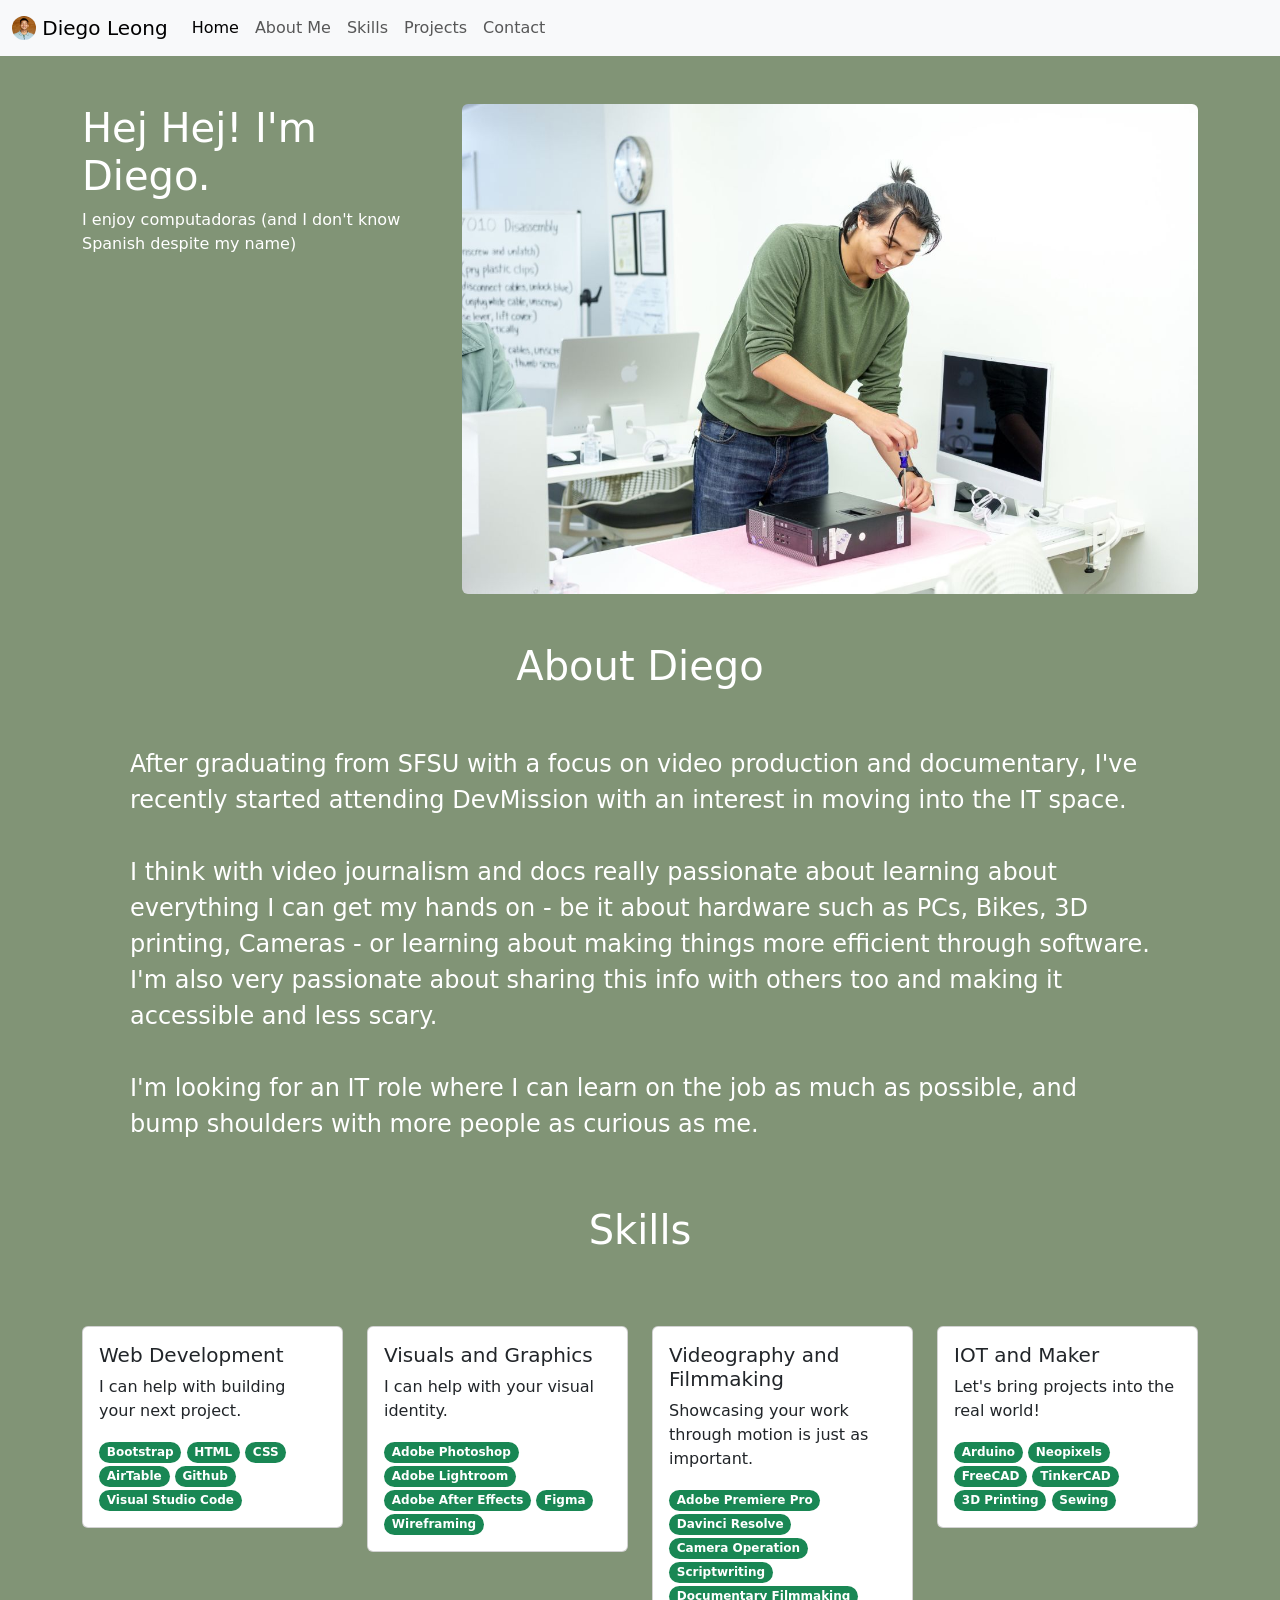
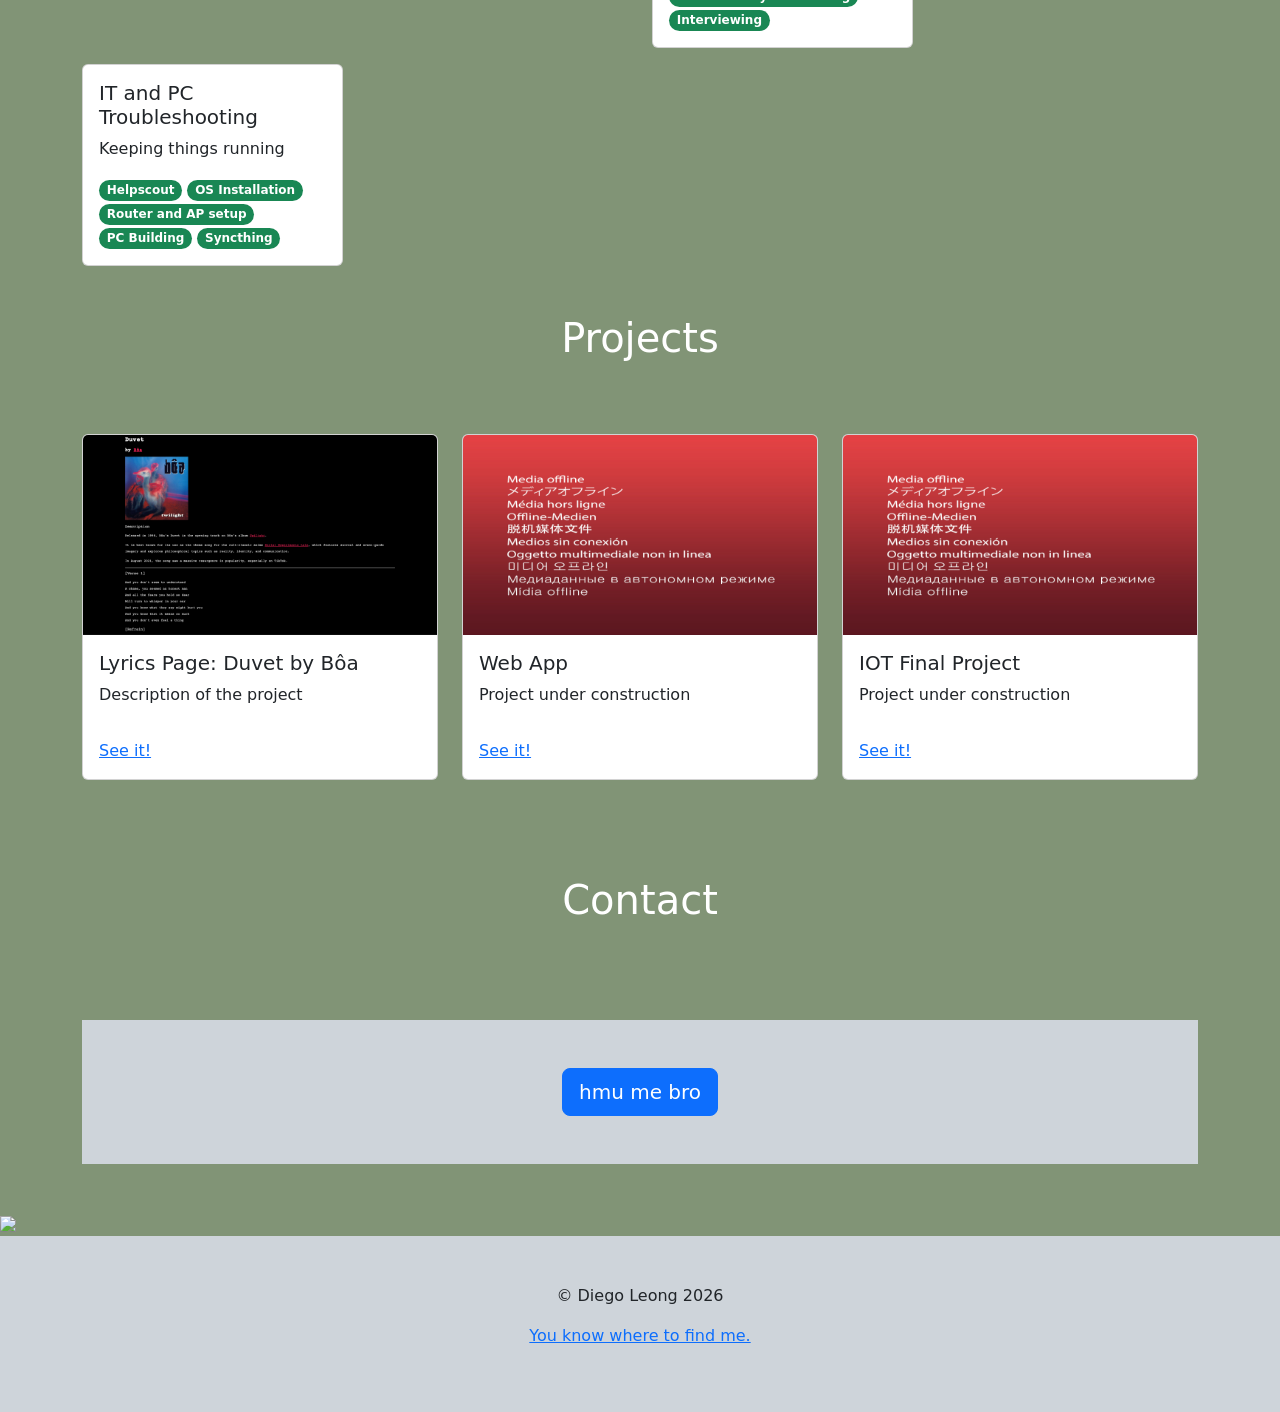
==== commit ce349404: "links and card margins" ====
--- a/index.html
+++ b/index.html
@@ -5,7 +5,7 @@
     <meta charset="utf-8">
     <meta name="viewport" content="width=device-width, initial-scale=1">
     <!-- Title and icon -->
-    <title>Diego Leong</title>
+    <title>About | Diego Leong</title>
 <link rel="icon" type="image/png" href="/resources/images/dleongapps_pfp.png">
 
     <!-- Bootstrap CSS -->
@@ -47,13 +47,13 @@
             <a class="nav-link active" aria-current="page" href="#">Home</a>
             </li>
             <li class="nav-item">
-            <a class="nav-link" href="#destinations">About Me</a>
-            </li>
-            <li class="nav-item">
-            <a class="nav-link" href="#about">Skills</a>
-            </li>
-            <li class="nav-item">
-            <a class="nav-link" href="#about">Projects</a>
+            <a class="nav-link" href="#about">About Me</a>
+            </li>
+            <li class="nav-item">
+            <a class="nav-link" href="#skills">Skills</a>
+            </li>
+            <li class="nav-item">
+            <a class="nav-link" href="#projects">Projects</a>
             </li>            
             <li class="nav-item">
             <a class="nav-link" href="#contact">Contact</a>
@@ -115,14 +115,14 @@
          - with some padding and margins. -->
         <h2 id="skills" class="fs-1 p-5 text-center">Skills</h2>
         
-        <!-- Cards 
+        <!-- Skill Cards 
         - Requires you to plan out columns
         - Class of row and column within the row
         -->
         <div class="row">            
             <!-- column class per card -->
-                <!-- Card -->
-                <div class="col-lg-3 col-md-6">
+                <!-- Skill Card: Web -->
+                <div class="col-lg-3 col-md-6 mt-3">
                     <div class="card"> <!--Removed width styling for example. It appears to be dynamic and adjust -->
                     <div class="card-body">
                         <h5 class="card-title">Web Development</h5>
@@ -137,8 +137,8 @@
                     </div>
                     </div>
                 </div>
-                <!-- Card -->                
-                <div class="col-lg-3 col-md-6">
+                <!-- Skill Card: Visuals -->                
+                <div class="col-lg-3 col-md-6 mt-3">
                     <div class="card"> <!--Removed width styling for example. It appears to be dynamic and adjust -->
                     <div class="card-body">
                         <h5 class="card-title">Visuals and Graphics</h5>
@@ -151,8 +151,8 @@
                     </div>
                     </div>
                 </div>
-                <!-- Card -->
-                <div class="col-lg-3 col-md-6">
+                <!-- Skill Card: Film -->
+                <div class="col-lg-3 col-md-6 mt-3">
                     <div class="card"> <!--Removed width styling for example. It appears to be dynamic and adjust -->
                     <div class="card-body">
                         <h5 class="card-title">Videography and Filmmaking</h5>
@@ -167,8 +167,8 @@
                     </div>
                     </div>
                 </div>
-                <!-- Card -->                
-                <div class="col-lg-3 col-md-6">
+                <!-- Skill Card: IOT Maker -->                
+                <div class="col-lg-3 col-md-6 mt-3">
                     <div class="card"> <!--Removed width styling for example. It appears to be dynamic and adjust -->
                     <div class="card-body">
                         <h5 class="card-title">IOT and Maker</h5>
@@ -182,8 +182,8 @@
                     </div>
                     </div>
                 </div>
-                <!-- Card -->
-                <div class="col-lg-3 col-md-6">
+                <!-- Skill Card: IT Skills -->
+                <div class="col-lg-3 col-md-6 mt-3">
                     <div class="card"> <!--Removed width styling for example. It appears to be dynamic and adjust -->
                     <div class="card-body">
                         <h5 class="card-title">IT and PC Troubleshooting</h5>
@@ -200,11 +200,11 @@
         <!-- End of Cards -->
 
         <!-- Projects -->
-        <h2 id="skills" class="fs-1 p-5 text-center">Projects</h2>
+        <h2 id="projects" class="fs-1 p-5 text-center">Projects</h2>
 
         <div class="row">
-            <!-- Project card 1 -->
-            <div class="col-lg-4 col-md-6">
+            <!-- Project Card: Lyric Page -->
+            <div class="col-lg-4 col-md-6 mt-3">
                 <div class="card">
                 <img src="resources/images/lyrics-page-thumbnail.png" class="card-img-top" alt="Screenshot of lyrics page">
                 <div class="card-body ">
@@ -214,13 +214,12 @@
                     </p>
                 </div>
                 <div class="card-body">
-                    <a href="#" class="card-link">Card link</a>
-                    <a href="#" class="card-link">Another link</a>
-                </div>
-                </div>
-            </div>
-            <!-- Project card 2 -->
-            <div class="col-lg-4 col-md-6">
+                    <a href="#" class="card-link">See it!</a> <!-- Add button with link to project "See it" -->
+                </div>
+                </div>
+            </div>
+            <!-- Project Card: Web App -->
+            <div class="col-lg-4 col-md-6 mt-3">
                 <div class="card">
                 <img src="resources/images/offline.jpg" class="card-img-top" alt="...">
                 <div class="card-body ">
@@ -230,13 +229,12 @@
                     </p>
                 </div>
                 <div class="card-body">
-                    <a href="#" class="card-link">Card link</a>
-                    <a href="#" class="card-link">Another link</a>
-                </div>
-                </div>
-            </div>
-            <!-- Project card 3 -->
-                <div class="col-lg-4 col-md-6">
+                    <a href="#" class="card-link">See it!</a>
+                </div>
+                </div>
+            </div>
+            <!-- Project Card: IOT Final Project -->
+                <div class="col-lg-4 col-md-6 mt-3">
                 <div class="card">
                 <img src="resources/images/offline.jpg" class="card-img-top" alt="...">
                 <div class="card-body ">
@@ -246,8 +244,7 @@
                     </p>
                 </div>
                 <div class="card-body">
-                    <a href="#" class="card-link">Card link</a>
-                    <a href="#" class="card-link">Another link</a>
+                    <a href="#" class="card-link">See it!</a>
                 </div>
                 </div>
             </div>
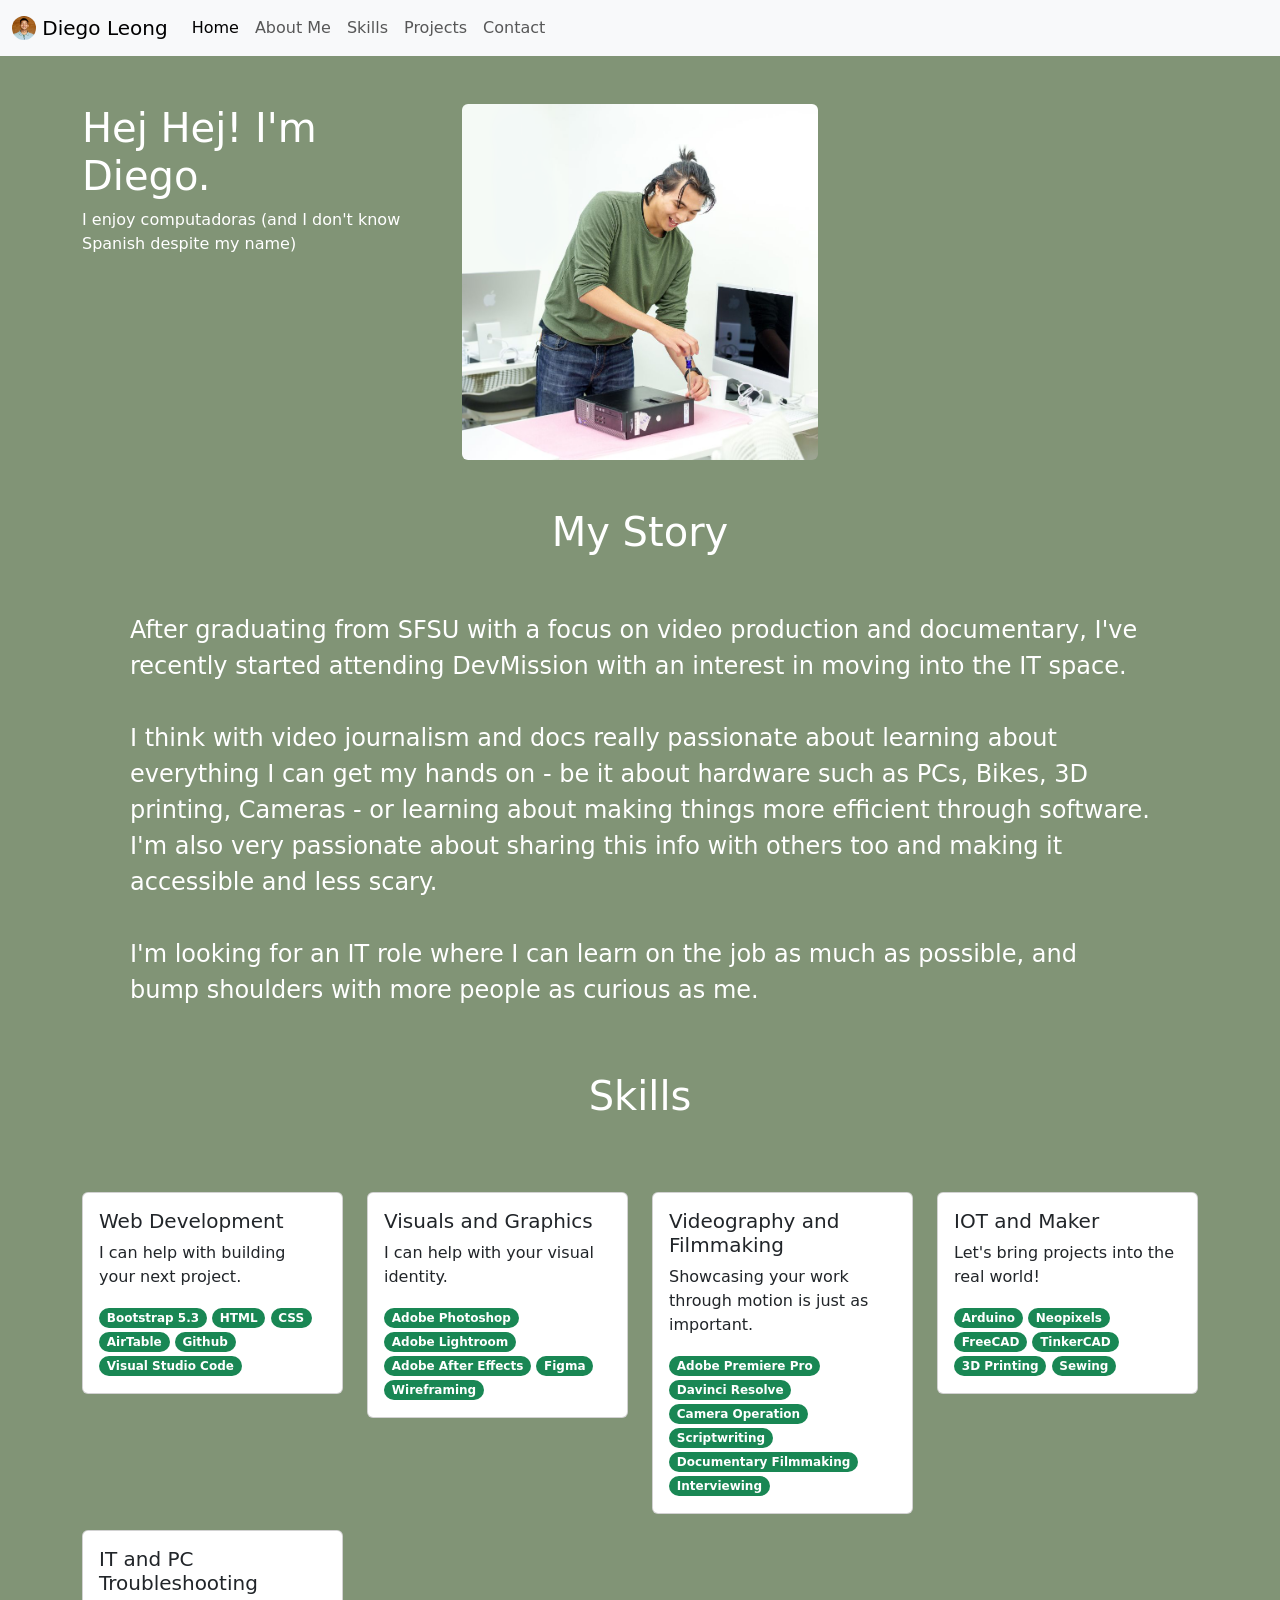
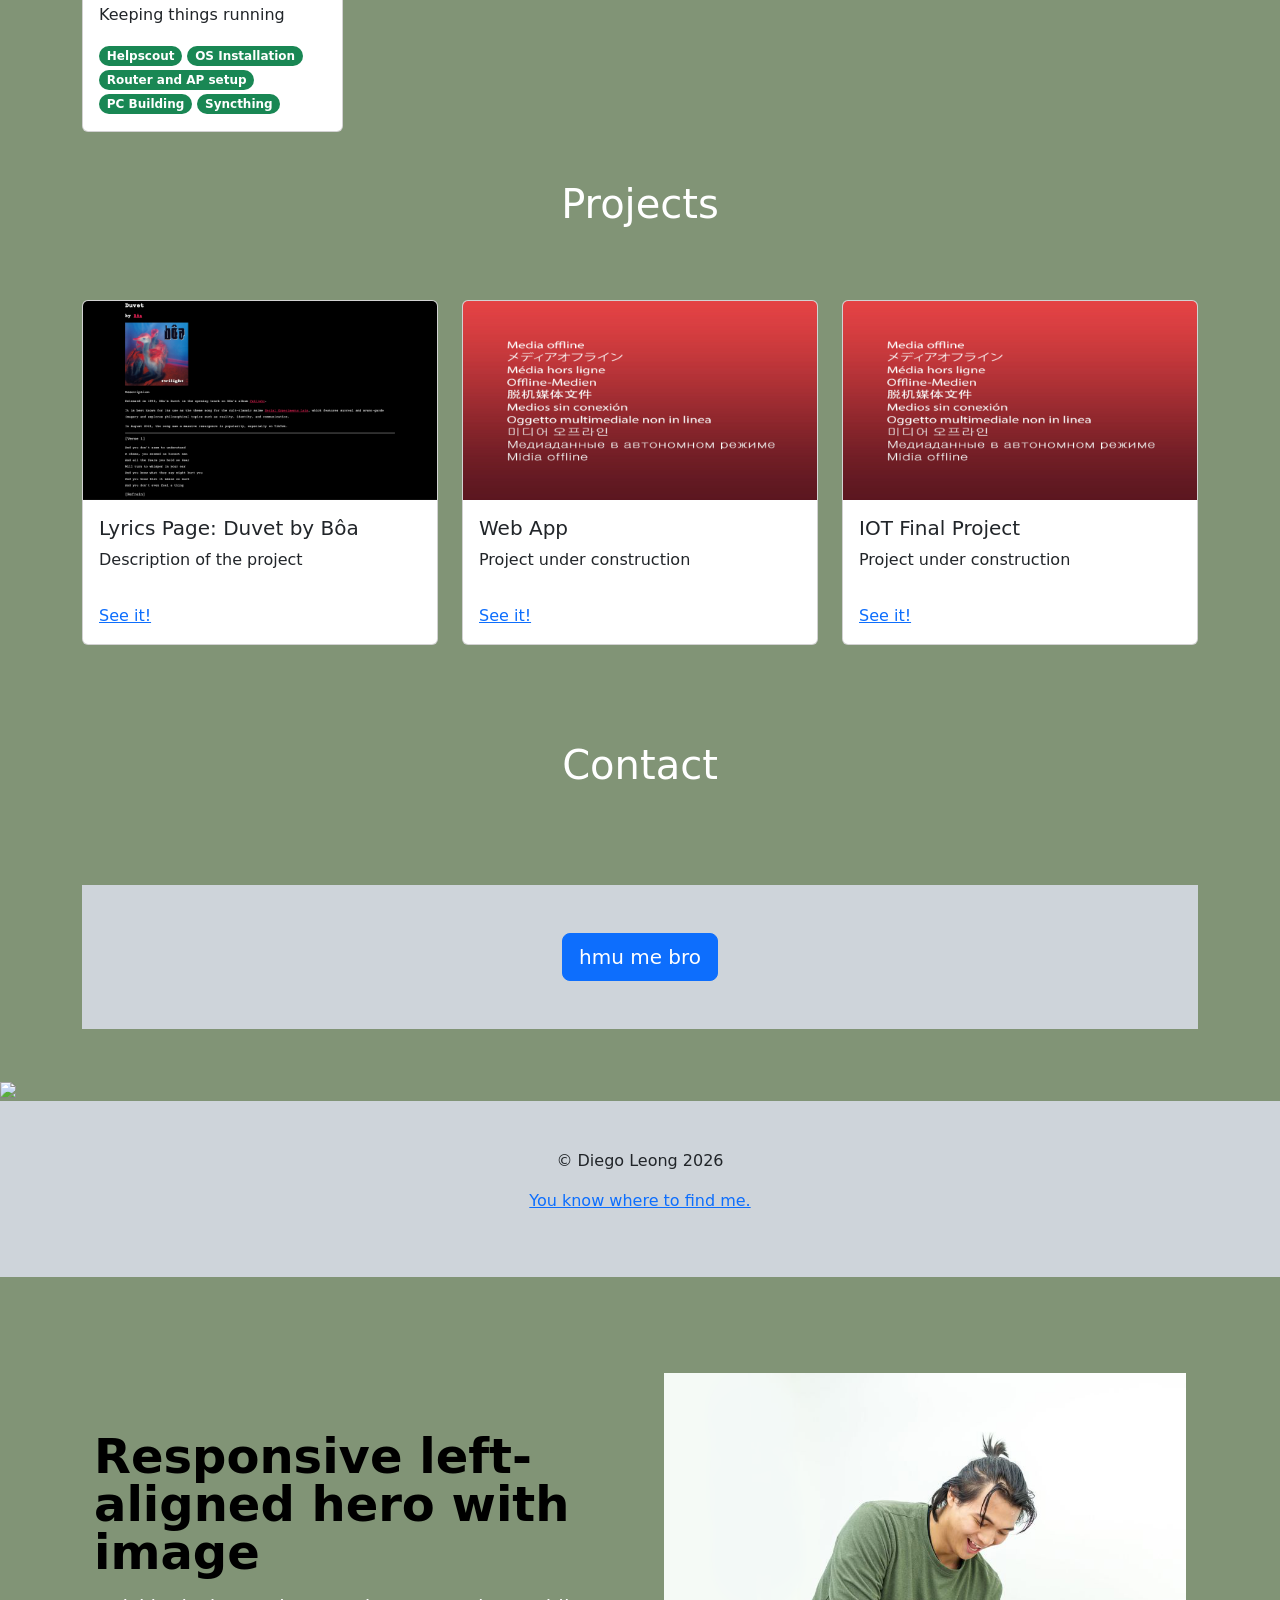
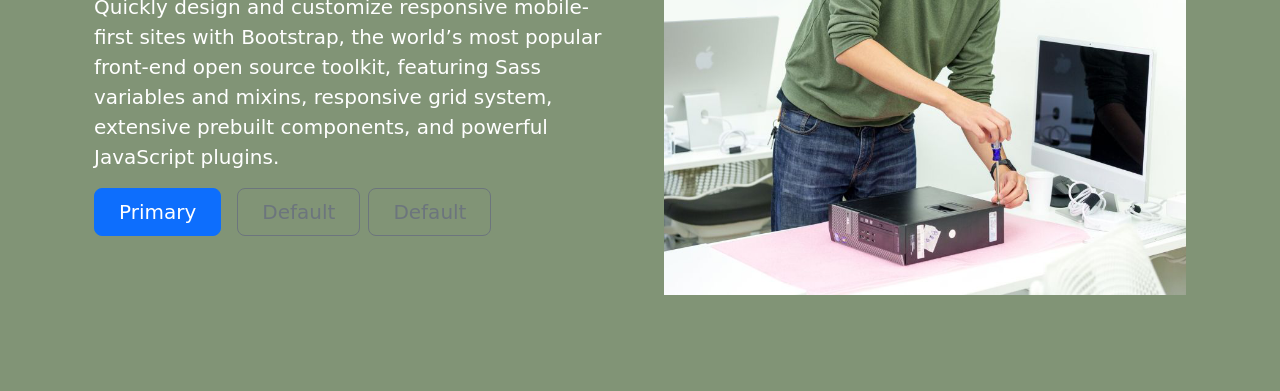
==== commit ece3107d: "grahhh" ====
--- a/index.html
+++ b/index.html
@@ -32,35 +32,35 @@
   <body>
     <!-- Navbar -->
     <nav class="navbar navbar-expand-lg bg-body-tertiary text-decoration-none">
-    <div class="container-fluid">
-    <a class="navbar-brand" href="#">
-      <img src="/resources/images/dleongapps_pfp.png" alt="Logo" width="24" height="24" class="d-inline-block align-text-top rounded-circle">
-      Diego Leong
-    </a>        <!-- Click name to top -->
-        <button class="navbar-toggler" type="button" data-bs-toggle="collapse" data-bs-target="#navbarNav" aria-controls="navbarNav" aria-expanded="false" aria-label="Toggle navigation">
-        <span class="navbar-toggler-icon"></span>
-        </button>
-        <div class="collapse navbar-collapse" id="navbarNav">
-        <ul class="navbar-nav">
-            <!-- Navigate and scroll to sections -->
-            <li class="nav-item">
-            <a class="nav-link active" aria-current="page" href="#">Home</a>
-            </li>
-            <li class="nav-item">
-            <a class="nav-link" href="#about">About Me</a>
-            </li>
-            <li class="nav-item">
-            <a class="nav-link" href="#skills">Skills</a>
-            </li>
-            <li class="nav-item">
-            <a class="nav-link" href="#projects">Projects</a>
-            </li>            
-            <li class="nav-item">
-            <a class="nav-link" href="#contact">Contact</a>
-            </li>
-        </ul>
-        </div>
-    </div>
+        <div class="container-fluid">
+        <a class="navbar-brand" href="#">
+        <img src="/resources/images/dleongapps_pfp.png" alt="Logo" width="24" height="24" class="d-inline-block align-text-top rounded-circle">
+        Diego Leong
+        </a> <!-- Click name to top -->
+            <button class="navbar-toggler" type="button" data-bs-toggle="collapse" data-bs-target="#navbarNav" aria-controls="navbarNav" aria-expanded="false" aria-label="Toggle navigation">
+            <span class="navbar-toggler-icon"></span>
+            </button>
+            <div class="collapse navbar-collapse" id="navbarNav">
+            <ul class="navbar-nav">
+                <!-- Navigate and scroll to sections -->
+                <li class="nav-item">
+                <a class="nav-link active" aria-current="page" href="#">Home</a>
+                </li>
+                <li class="nav-item">
+                <a class="nav-link" href="#about">About Me</a>
+                </li>
+                <li class="nav-item">
+                <a class="nav-link" href="#skills">Skills</a>
+                </li>
+                <li class="nav-item">
+                <a class="nav-link" href="#projects">Projects</a>
+                </li>            
+                <li class="nav-item">
+                <a class="nav-link" href="#contact">Contact</a>
+                </li>
+            </ul>
+            </div>
+        </div>
     </nav>
 
     <!-- Splash image -->
@@ -76,8 +76,8 @@
             </div>
 
             <!-- Splash image -->
-            <div class="col col-md-8">
-                    <img src="/resources/images/devMission_Breakbuild_portrait.jpeg" class="w-100 rounded" alt="A nice young man wearing a green shirt in front of brown background."> <!-- Here I placed it outside of the container, and thus it no longer has the default margin -->
+            <div class="col col-md-4">
+                    <img src="/resources/images/devMission_Breakbuild_portrait_square_clean.png" class="w-100 rounded" alt="A nice young man wearing a green shirt in front of brown background."> <!-- Here I placed it outside of the container, and thus it no longer has the default margin -->
             
             </div>
         </div>
@@ -88,16 +88,11 @@
         
         <!-- About section -->
         <!-- About Title -->
-        <h2 id="about" class="fs-1 p-5 text-center">About Diego</h2> 
+        <h2 id="about" class="fs-1 p-5 text-center">My Story</h2> 
         <!-- About Paragraph -->
         <div class="row">
             <div class="col">
-                <!-- 
-                I noticed that this does not break into smaller cards in a mobile viewport - the cards become very skinny at a thin viewport width. As this div uses col-6, I imagine that's a reason why they're being squashed. Need to explore the col class.
-
-                Also, the div will shrink due to the length of the content and does not have a constant size.
-                How would you keep a consistent size and allow for buffer space?
-                -->
+
                 <p id="about-text" class="ms-5 me-5">
                     After graduating from SFSU with a focus on video production and documentary, I've recently started attending DevMission with an interest in moving into the IT space.
                     <br>
@@ -127,7 +122,7 @@
                     <div class="card-body">
                         <h5 class="card-title">Web Development</h5>
                         <p class="card-text">I can help with building your next project.</p>
-                        <span class="badge bg-success rounded-pill">Bootstrap</span>
+                        <span class="badge bg-success rounded-pill">Bootstrap 5.3</span>
                         <span class="badge bg-success rounded-pill">HTML</span>
                         <span class="badge bg-success rounded-pill">CSS</span>
                         <span class="badge bg-success rounded-pill">AirTable</span>
@@ -214,7 +209,7 @@
                     </p>
                 </div>
                 <div class="card-body">
-                    <a href="#" class="card-link">See it!</a> <!-- Add button with link to project "See it" -->
+                    <a href="https://diego-leong.github.io/DM-lyric-assignment/lyrics-assignment.html" class="card-link">See it!</a> <!-- Add button with link to project "See it" -->
                 </div>
                 </div>
             </div>
@@ -279,7 +274,26 @@
         <p>&copy; Diego Leong 2026</p>
         <p><a href="mailto:abc@def.com">You know where to find me.</a></p>
     </footer>
-
+<!-- Testing -->
+<div class="container col-xxl-8 px-4 py-5"> 
+    <div class="row flex-lg-row-reverse align-items-center g-5 py-5"> 
+        <div class="col-10 col-sm-8 col-lg-6"> 
+            <img src="resources/images/devMission_Breakbuild_portrait_square_clean.png" class="d-block mx-lg-auto img-fluid" alt="Bootstrap Themes" width="700" height="500" loading="lazy"> 
+        </div> 
+        <div class="col-lg-6"> 
+            <h1 class="display-5 fw-bold text-body-emphasis lh-1 mb-3">Responsive left-aligned hero with image</h1> 
+            <p class="lead">
+                Quickly design and customize responsive mobile-first sites with Bootstrap, the world’s most popular front-end open source toolkit, featuring Sass variables and mixins, responsive grid system, extensive prebuilt components, and powerful JavaScript plugins.
+
+            </p> 
+            <div class="d-grid gap-2 d-md-flex justify-content-md-start"> 
+                <button type="button" class="btn btn-primary btn-lg px-4 me-md-2">Primary</button> 
+                <button type="button" class="btn btn-outline-secondary btn-lg px-4">Default</button>
+                <button type="button" class="btn btn-outline-secondary btn-lg px-4">Default</button> 
+            </div> 
+        </div> 
+    </div> 
+</div>
     
     <script src="https://cdn.jsdelivr.net/npm/bootstrap@5.3.8/dist/js/bootstrap.bundle.min.js" integrity="sha384-FKyoEForCGlyvwx9Hj09JcYn3nv7wiPVlz7YYwJrWVcXK/BmnVDxM+D2scQbITxI" crossorigin="anonymous"></script>
   </body>
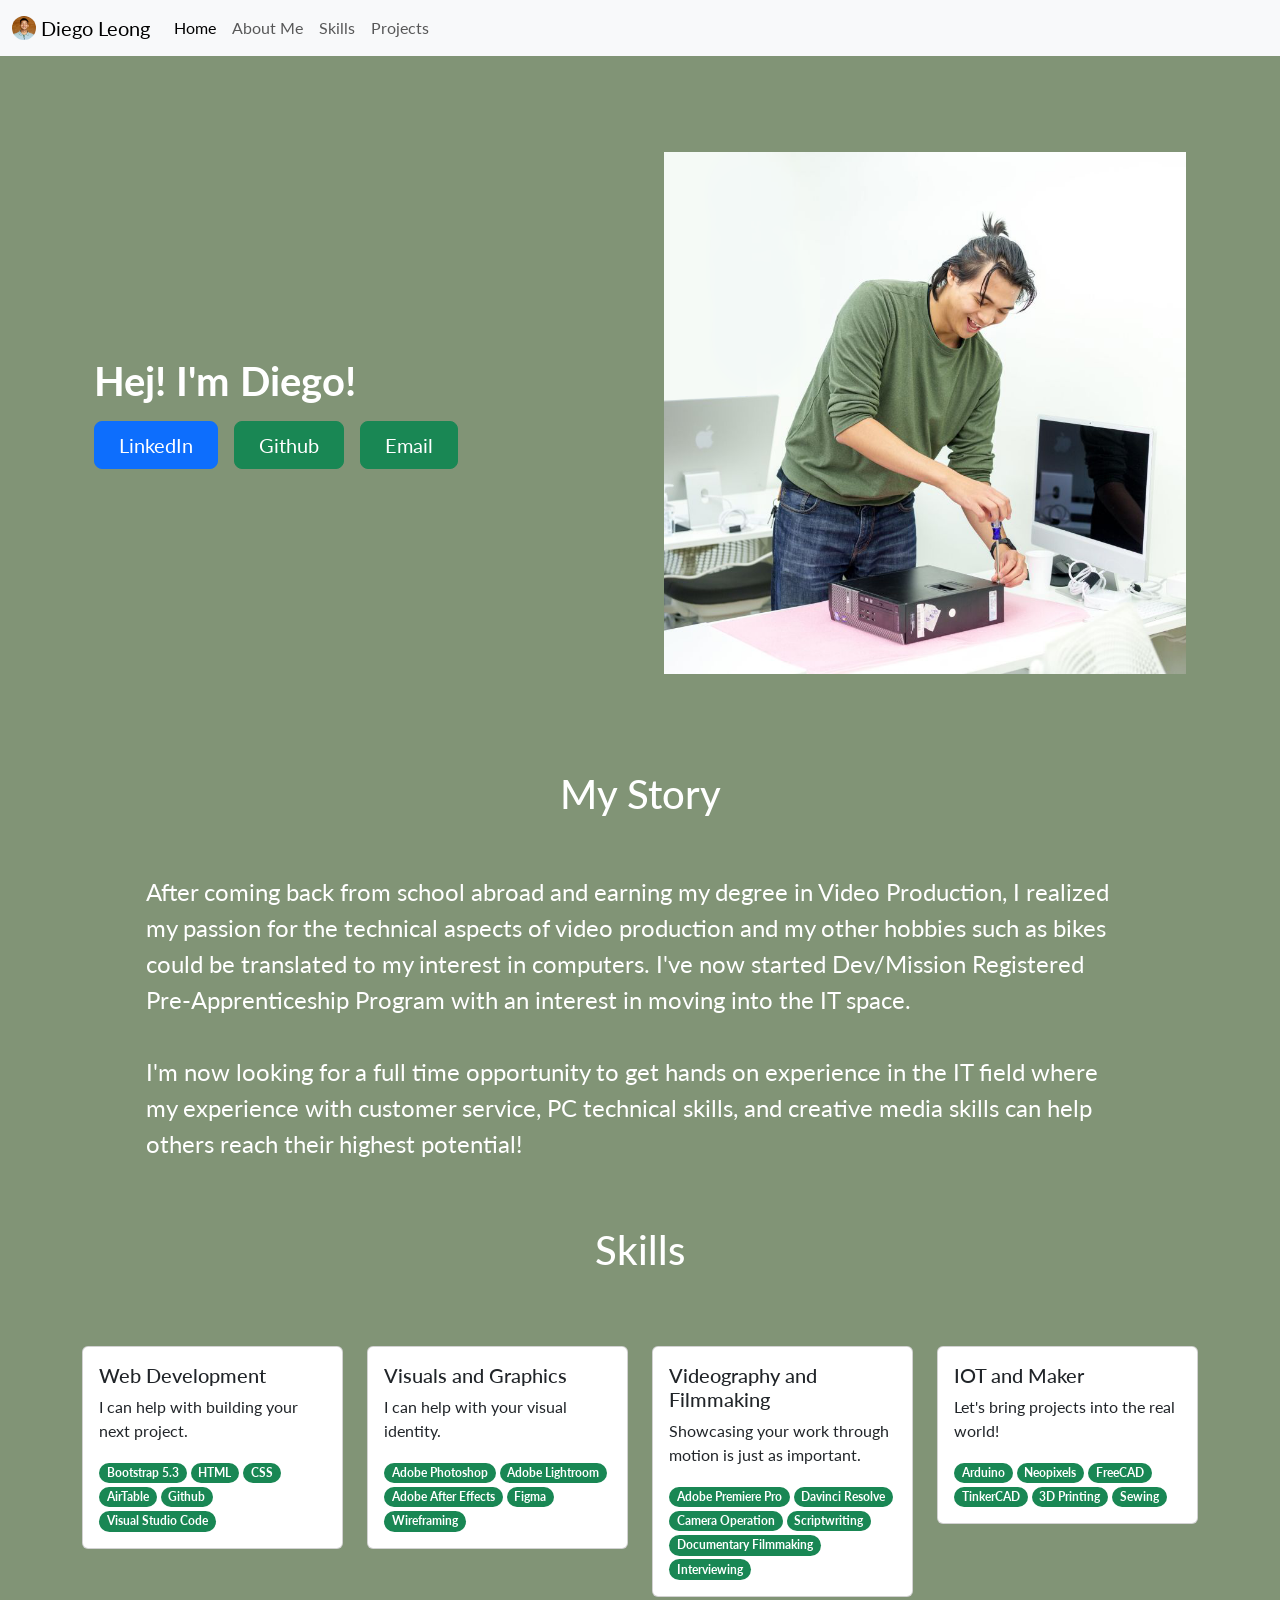
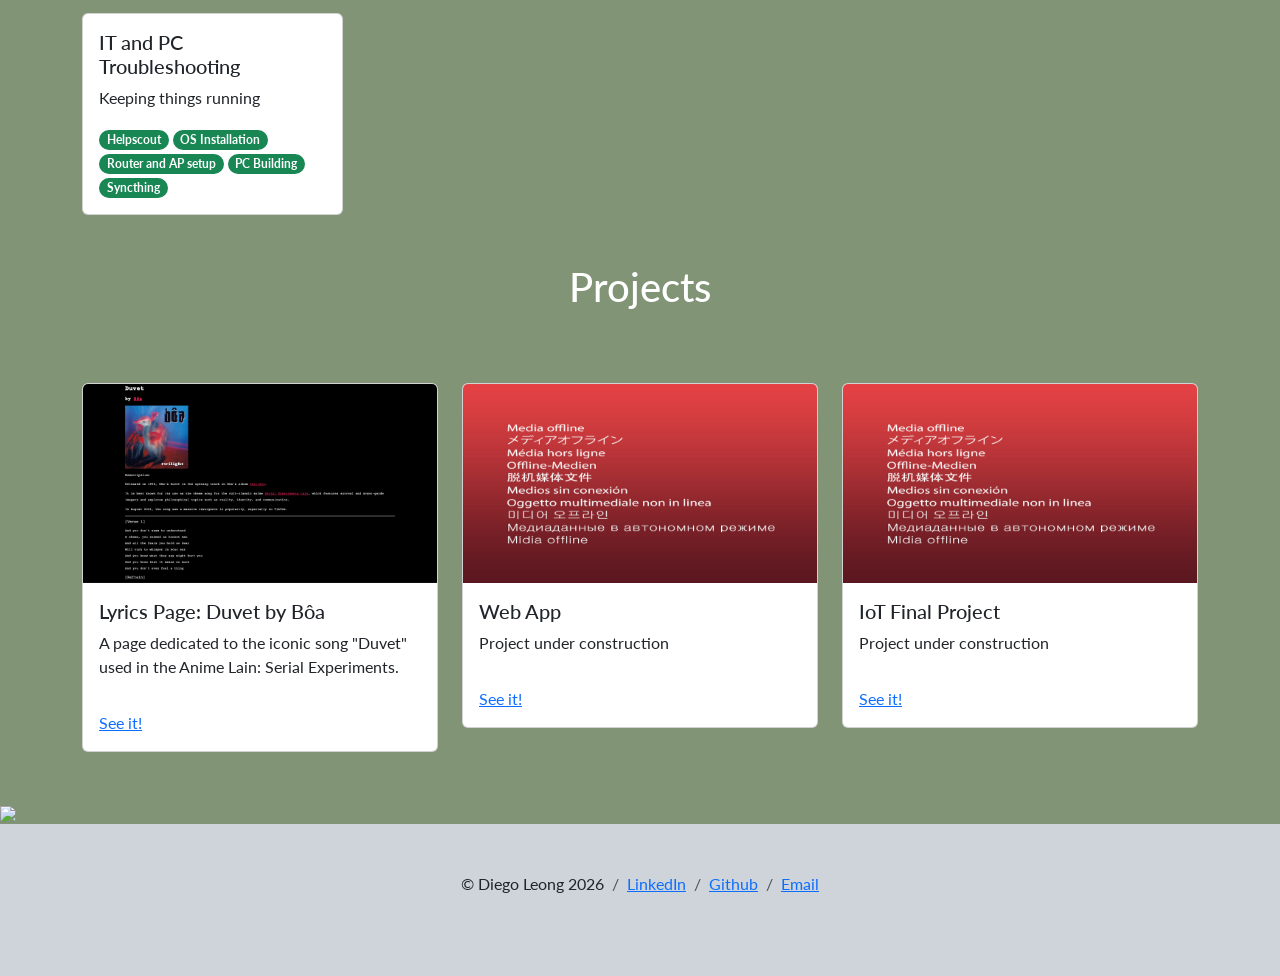
==== commit 25f20672: "grahhh update" ====
--- a/index.html
+++ b/index.html
@@ -26,14 +26,17 @@
     <!-- end of OG Open Graph tags -->
     
     <!-- Google Fonts -->
-    
+    <link rel="preconnect" href="https://fonts.googleapis.com">
+    <link rel="preconnect" href="https://fonts.gstatic.com" crossorigin>
+        <!-- Lato -->
+        <link href="https://fonts.googleapis.com/css2?family=Lato:ital,wght@0,100;0,300;0,400;0,700;0,900;1,100;1,300;1,400;1,700;1,900&display=swap" rel="stylesheet">
 
 </head>
   <body>
     <!-- Navbar -->
     <nav class="navbar navbar-expand-lg bg-body-tertiary text-decoration-none">
         <div class="container-fluid">
-        <a class="navbar-brand" href="#">
+        <a class="navbar-brand" href="#topofpage">
         <img src="/resources/images/dleongapps_pfp.png" alt="Logo" width="24" height="24" class="d-inline-block align-text-top rounded-circle">
         Diego Leong
         </a> <!-- Click name to top -->
@@ -44,7 +47,7 @@
             <ul class="navbar-nav">
                 <!-- Navigate and scroll to sections -->
                 <li class="nav-item">
-                <a class="nav-link active" aria-current="page" href="#">Home</a>
+                <a class="nav-link active" aria-current="page" href="#topofpage">Home</a>
                 </li>
                 <li class="nav-item">
                 <a class="nav-link" href="#about">About Me</a>
@@ -55,52 +58,59 @@
                 <li class="nav-item">
                 <a class="nav-link" href="#projects">Projects</a>
                 </li>            
-                <li class="nav-item">
+                <!-- <li class="nav-item">
                 <a class="nav-link" href="#contact">Contact</a>
-                </li>
+                </li> -->
             </ul>
             </div>
         </div>
     </nav>
 
-    <!-- Splash image -->
-    <div class="container mt-5">
-        <div class="row">
-
-            <!-- Welcome message and Buttons -->
-            <div class="col-12 col-md-4">
-                <div> <!-- Not sure about center alignment. class="d-flex align-items-center" does not work, as both get squashed.-->
-                    <h1>Hej Hej! I'm Diego.</h1>
-                    <p>I enjoy computadoras (and I don't know Spanish despite my name)</p>
-                </div>
-            </div>
-
-            <!-- Splash image -->
-            <div class="col col-md-4">
-                    <img src="/resources/images/devMission_Breakbuild_portrait_square_clean.png" class="w-100 rounded" alt="A nice young man wearing a green shirt in front of brown background."> <!-- Here I placed it outside of the container, and thus it no longer has the default margin -->
-            
-            </div>
-        </div>
+    <!-- HERO moved to oldhero.html-->
+
+    <!-- Test -->
+    <div id="topofpage" class="container col-xxl-8 px-4 py-5"> 
+        <div class="row flex-lg-row-reverse align-items-center g-5 py-5"> 
+            <div class="col"> <!-- originally col-10 col-sm-8 col-lg-6 -->
+                <img src="resources/images/devMission_Breakbuild_portrait_square_clean.png" class="d-block mx-lg-auto img-fluid" alt="A nice young man wearing a green shirt in front of brown background."> 
+            </div> 
+            <div class="col-lg-6"> 
+                <h1 class="fs-1 fw-bold">Hej! I'm Diego!</h1> 
+                <p class="lead">
+                    
+                </p> 
+                <!-- Buttons -->
+                <div class="d-grid gap-2 d-md-flex justify-content-md-start"> 
+                    <button type="button" class="btn btn-primary btn-lg px-4 me-md-2">
+                        <a class="text-white text-decoration-none" href="https://www.linkedin.com/in/diegoleong/" target="_blank">LinkedIn</a>
+                    </button> 
+                    <button type="button" class="btn btn-success btn-lg px-4 me-md-2">
+                        <a class="text-white text-decoration-none" href="https://github.com/diego-leong/" target="_blank">Github</a>
+                    </button> 
+                    <button type="button" class="btn btn-success btn-lg px-4 me-md-2">
+                        <a class="text-white text-decoration-none" href="mailto:diegoleongapps@gmail.com" target="_blank">Email</a>
+                    </button> 
+                </div> 
+            </div> 
+        </div> 
     </div>
+    
 
     <!-- Main Container -->
     <div class="container">
         
         <!-- About section -->
         <!-- About Title -->
-        <h2 id="about" class="fs-1 p-5 text-center">My Story</h2> 
+        <h2 id="about" class="fs-1 pb-5 text-center">My Story</h2> 
         <!-- About Paragraph -->
         <div class="row">
-            <div class="col">
-
-                <p id="about-text" class="ms-5 me-5">
-                    After graduating from SFSU with a focus on video production and documentary, I've recently started attending DevMission with an interest in moving into the IT space.
+            <div class="col mx-5">
+
+                <p id="about-text" class="ms-3 me-3">
+                    After coming back from school abroad and earning my degree in Video Production, I realized my passion for the technical aspects of video production and my other hobbies such as bikes could be translated to my interest in computers. I've now started Dev/Mission Registered Pre-Apprenticeship Program with an interest in moving into the IT space. 
                     <br>
                     <br>
-                    I think with video journalism and docs really passionate about learning about everything I can get my hands on - be it about hardware such as PCs, Bikes, 3D printing, Cameras - or learning about making things more efficient through software. I'm also very passionate about sharing this info with others too and making it accessible and less scary. 
-                    <br>
-                    <br>
-                    I'm looking for an IT role where I can learn on the job as much as possible, and bump shoulders with more people as curious as me.
+                    I'm now looking for a full time opportunity to get hands on experience in the IT field where my experience with customer service, PC technical skills, and creative media skills can help others reach their highest potential!
                 </p>
             </div>
         </div>
@@ -197,7 +207,7 @@
         <!-- Projects -->
         <h2 id="projects" class="fs-1 p-5 text-center">Projects</h2>
 
-        <div class="row">
+        <div class="row mb-5">
             <!-- Project Card: Lyric Page -->
             <div class="col-lg-4 col-md-6 mt-3">
                 <div class="card">
@@ -205,7 +215,7 @@
                 <div class="card-body ">
                     <h5 class="card-title">Lyrics Page: Duvet by Bôa</h5>
                     <p class="card-text">
-                        Description of the project
+                        A page dedicated to the iconic song "Duvet" used in the Anime Lain: Serial Experiments.
                     </p>
                 </div>
                 <div class="card-body">
@@ -233,7 +243,7 @@
                 <div class="card">
                 <img src="resources/images/offline.jpg" class="card-img-top" alt="...">
                 <div class="card-body ">
-                    <h5 class="card-title">IOT Final Project</h5>
+                    <h5 class="card-title">IoT Final Project</h5>
                     <p class="card-text">
                         Project under construction
                     </p>
@@ -255,13 +265,17 @@
         <!-- Contact 
          - Same heading style as the About section
         -->
+
+        <!-- 
         <h2 id="contact" class="fs-1 p-5 mt-5 mb-5 text-center">Contact</h2>
         
-        <div class="w-100 bg-dark-subtle p-5 mb-5"> <!-- Reuses paragraph from the beginning in order to establish same look and feel -->
+      
+        <div class="w-100 bg-dark-subtle p-5 mb-5"> 
             <div class="text-center">
-            <button type="button" class="btn btn-primary btn-lg"><a href="mailto:abc@def.com" class="text-white text-decoration-none">hmu me bro</a></button> <!-- added link inside button text and removed link styling -->
-            </div>
-        </div>
+            <button type="button" class="btn btn-primary btn-lg"><a href="mailto:abc@def.com" class="text-white text-decoration-none">hmu me bro</a></button> 
+            </div>
+        </div> 
+        -->
 
 
     </div> <!-- End of Container -->
@@ -270,30 +284,20 @@
     <img src="/resources/images/leong_diego_blur.jpg" class="w-100"> <!-- Here I placed it outside of the container, and thus it no longer has the default margin -->
     
     <!-- Footer -->
-    <footer class="bg-dark-subtle p-5 text-center">
-        <p>&copy; Diego Leong 2026</p>
-        <p><a href="mailto:abc@def.com">You know where to find me.</a></p>
+    <footer class="bg-dark-subtle p-5 ">
+        <nav aria-label="breadcrumb ">
+        <ol class="breadcrumb justify-content-center">
+            <li class="breadcrumb-item"><p>&copy; Diego Leong 2026</p></li>
+            <li class="breadcrumb-item"><a href="https://www.linkedin.com/in/diegoleong/" target="_blank">LinkedIn</a></li>
+            <li class="breadcrumb-item"><a href="https://github.com/diego-leong/" target="_blank">Github</a></li>
+            <li class="breadcrumb-item active" aria-current="page"><a href="mailto:diegoleongapps@gmail.com" target="_blank">Email</a></li>
+        </ol>
+        </nav>
+        
+        <!-- <p><a href="mailto:abc@def.com">You know where to find me.</a></p> -->
     </footer>
-<!-- Testing -->
-<div class="container col-xxl-8 px-4 py-5"> 
-    <div class="row flex-lg-row-reverse align-items-center g-5 py-5"> 
-        <div class="col-10 col-sm-8 col-lg-6"> 
-            <img src="resources/images/devMission_Breakbuild_portrait_square_clean.png" class="d-block mx-lg-auto img-fluid" alt="Bootstrap Themes" width="700" height="500" loading="lazy"> 
-        </div> 
-        <div class="col-lg-6"> 
-            <h1 class="display-5 fw-bold text-body-emphasis lh-1 mb-3">Responsive left-aligned hero with image</h1> 
-            <p class="lead">
-                Quickly design and customize responsive mobile-first sites with Bootstrap, the world’s most popular front-end open source toolkit, featuring Sass variables and mixins, responsive grid system, extensive prebuilt components, and powerful JavaScript plugins.
-
-            </p> 
-            <div class="d-grid gap-2 d-md-flex justify-content-md-start"> 
-                <button type="button" class="btn btn-primary btn-lg px-4 me-md-2">Primary</button> 
-                <button type="button" class="btn btn-outline-secondary btn-lg px-4">Default</button>
-                <button type="button" class="btn btn-outline-secondary btn-lg px-4">Default</button> 
-            </div> 
-        </div> 
-    </div> 
-</div>
+    
+
     
     <script src="https://cdn.jsdelivr.net/npm/bootstrap@5.3.8/dist/js/bootstrap.bundle.min.js" integrity="sha384-FKyoEForCGlyvwx9Hj09JcYn3nv7wiPVlz7YYwJrWVcXK/BmnVDxM+D2scQbITxI" crossorigin="anonymous"></script>
   </body>
--- a/style.css
+++ b/style.css
@@ -1,5 +1,6 @@
 body {
     background-color: #819476;
+    font-family: lato;
 }
 
 .container {
